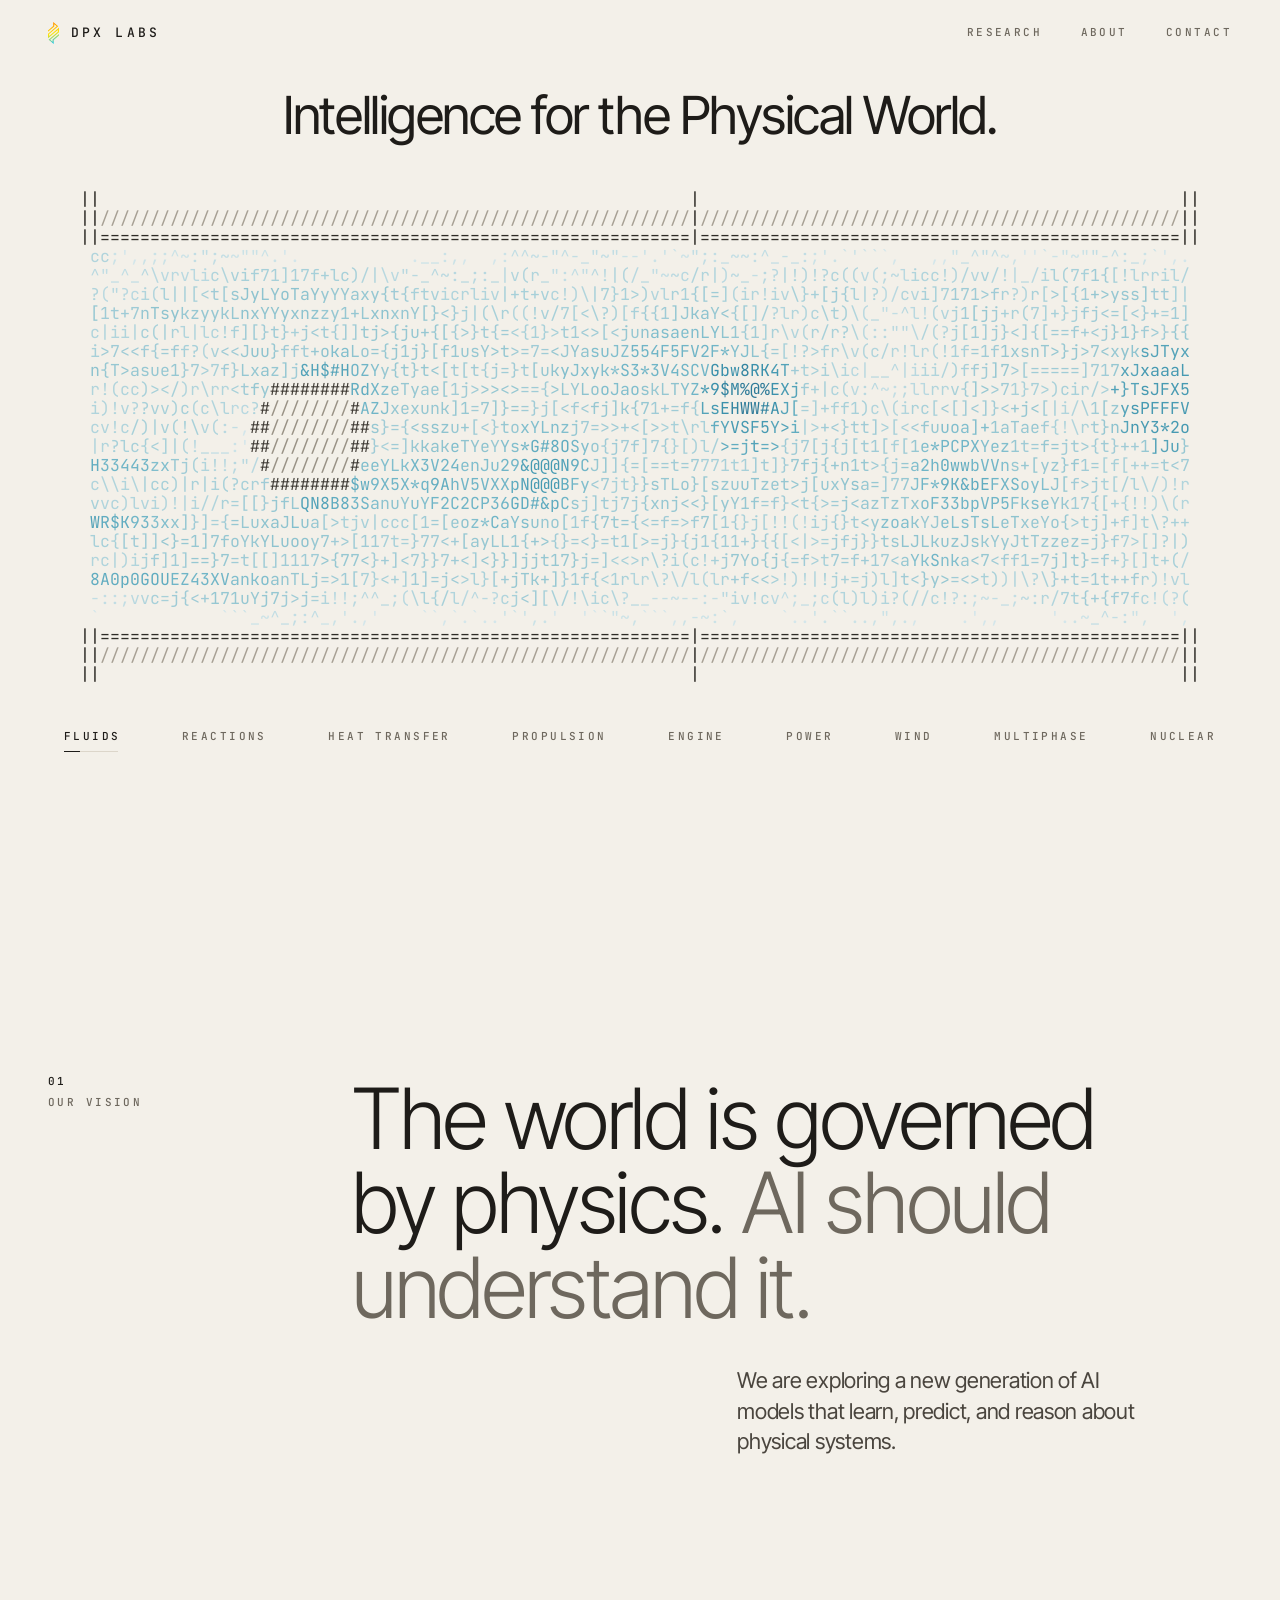
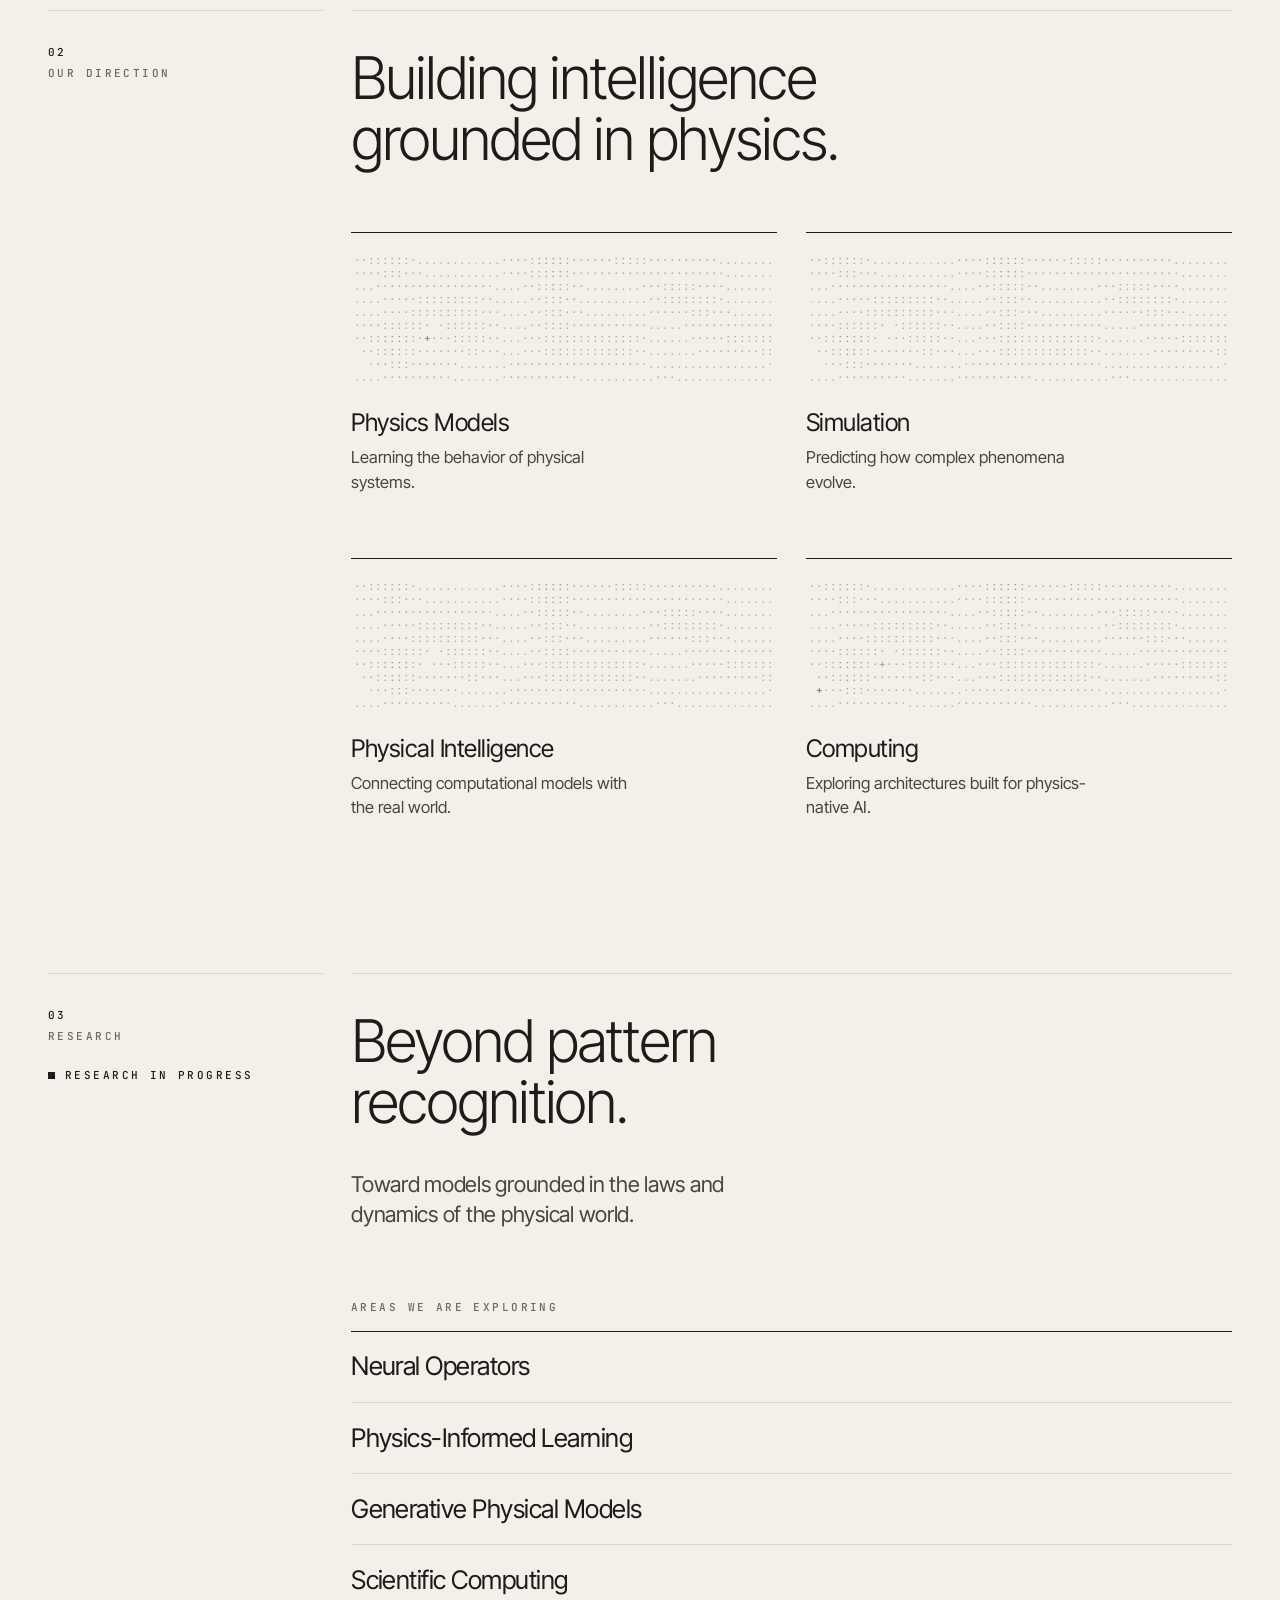
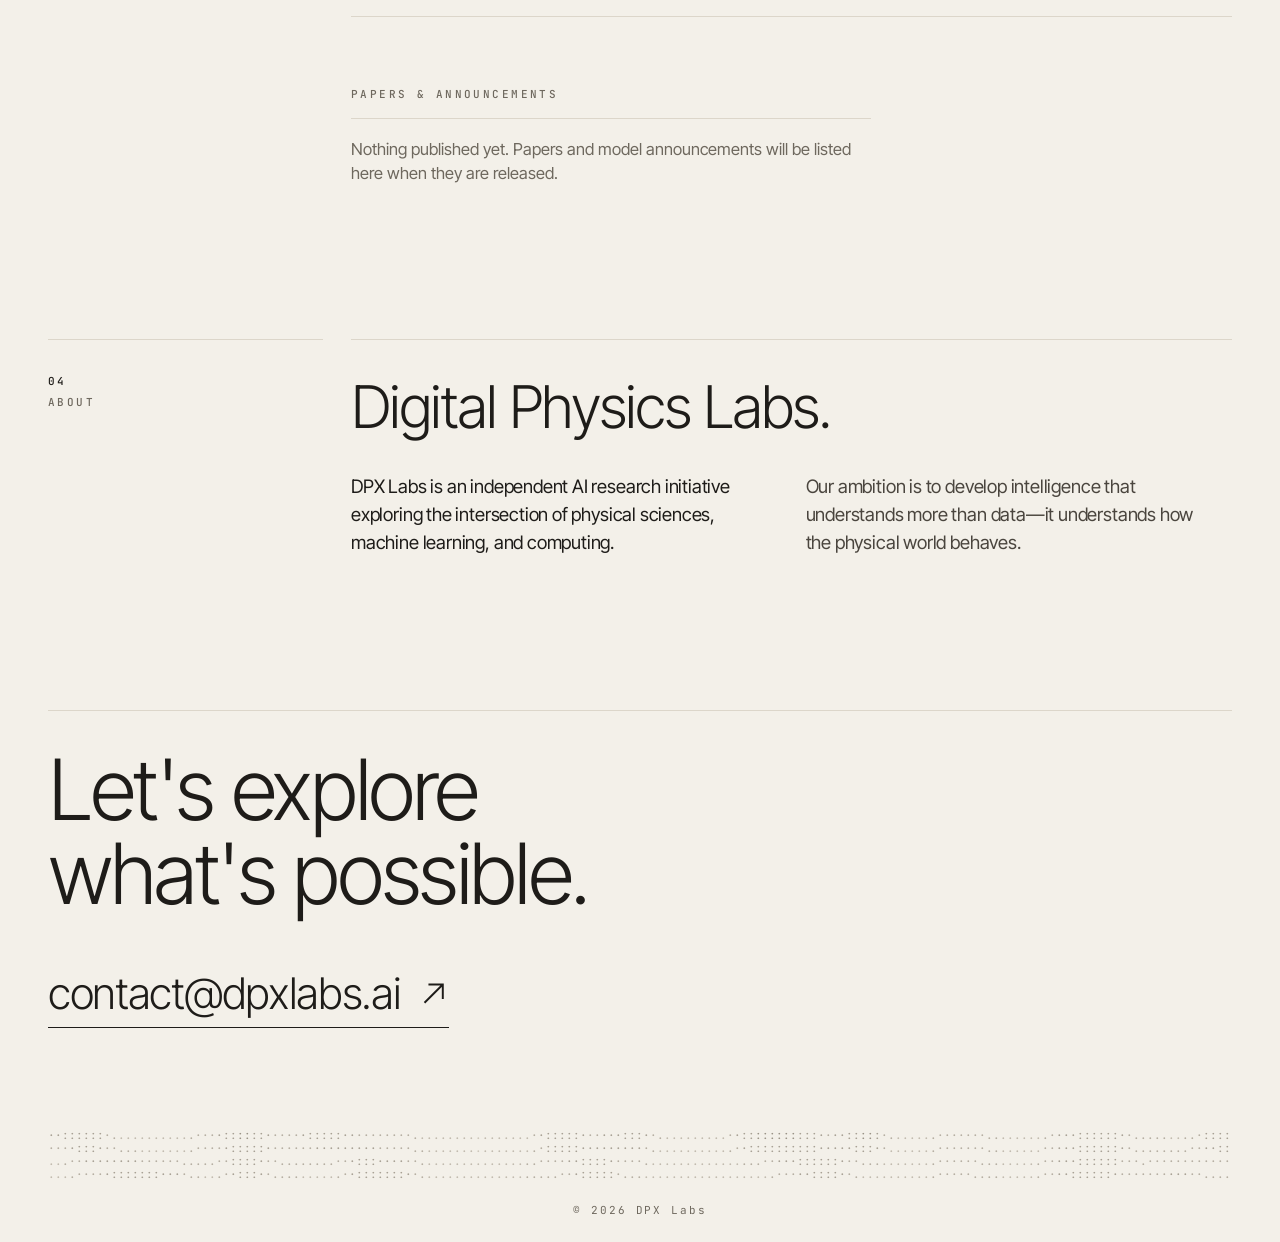
==== index.html @ 9fb50628 "Initial commit: DPX Labs landing page Co-Authored-By: Claude Opus 5.5 <noreply@anthropic.com>" ====
<!doctype html>
<html lang="en">
<head>
  <meta charset="utf-8">
  <meta name="viewport" content="width=device-width, initial-scale=1">
  <title>DPX Labs — Intelligence for the Physical World</title>
  <meta name="description" content="DPX Labs is an independent AI research initiative exploring the intersection of physical sciences, machine learning and computing.">
  <meta name="theme-color" content="#F3F0E9">
  <link rel="icon" href="assets/diphyx-mark.svg" type="image/svg+xml">
  <link rel="preconnect" href="https://fonts.googleapis.com">
  <link rel="preconnect" href="https://fonts.gstatic.com" crossorigin>
  <link href="https://fonts.googleapis.com/css2?family=Inter+Tight:wght@300;400;500&family=JetBrains+Mono:wght@400;500&display=swap" rel="stylesheet">
  <link rel="stylesheet" href="styles.css">
</head>
<body>
  <a class="skip" href="#vision">Skip to content</a>

  <header class="site-header">
    <a class="brand" href="#top" aria-label="DPX Labs, back to top">
      <img src="assets/diphyx-mark.svg" alt="" width="11" height="22">
      <span>DPX LABS</span>
    </a>
    <nav class="site-nav" aria-label="Primary">
      <a href="#research">RESEARCH</a>
      <a href="#about">ABOUT</a>
      <a href="#contact">CONTACT</a>
    </nav>
  </header>

  <main>
    <section class="hero" id="top" aria-label="Introduction">
      <div class="intro">
        <h1>Intelligence for the Physical World.</h1>
      </div>

      <div class="matrix" id="physics-hero">
        <canvas role="img" aria-label="ASCII physics simulation"></canvas>
      </div>

      <nav class="scene-nav" aria-label="Simulations">
        <button type="button" data-scene="flow" aria-pressed="true">FLUIDS<span class="bar"><i></i></span></button>
        <button type="button" data-scene="combustion" aria-pressed="false">REACTIONS<span class="bar"><i></i></span></button>
        <button type="button" data-scene="thermal" aria-pressed="false">HEAT TRANSFER<span class="bar"><i></i></span></button>
        <button type="button" data-scene="propulsion" aria-pressed="false">PROPULSION<span class="bar"><i></i></span></button>
        <button type="button" data-scene="engine" aria-pressed="false">ENGINE<span class="bar"><i></i></span></button>
        <button type="button" data-scene="power" aria-pressed="false">POWER<span class="bar"><i></i></span></button>
        <button type="button" data-scene="wind" aria-pressed="false">WIND<span class="bar"><i></i></span></button>
        <button type="button" data-scene="pump" aria-pressed="false">MULTIPHASE<span class="bar"><i></i></span></button>
        <button type="button" data-scene="nuclear" aria-pressed="false">NUCLEAR<span class="bar"><i></i></span></button>
      </nav>
    </section>

    <section class="spread spread--vision" id="vision" aria-labelledby="vision-h">
      <p class="rail"><span class="idx">01</span><span class="label">Our vision</span></p>
      <div class="col">
        <h2 id="vision-h" class="display">The world is governed by physics. <span class="turn">AI should understand it.</span></h2>
        <p class="lede">We are exploring a new generation of AI models that learn, predict, and reason about physical systems.</p>
      </div>
    </section>

    <section class="spread" id="direction" aria-labelledby="direction-h">
      <p class="rail"><span class="idx">02</span><span class="label">Our direction</span></p>
      <div class="col">
        <h2 id="direction-h" class="title">Building intelligence grounded in physics.</h2>
        <ol class="directions">
          <li>
            <canvas class="micro" data-field="wave" aria-hidden="true"></canvas>
            <h3>Physics Models</h3>
            <p>Learning the behavior of physical systems.</p>
          </li>
          <li>
            <canvas class="micro" data-field="flow" aria-hidden="true"></canvas>
            <h3>Simulation</h3>
            <p>Predicting how complex phenomena evolve.</p>
          </li>
          <li>
            <canvas class="micro" data-field="sense" aria-hidden="true"></canvas>
            <h3>Physical Intelligence</h3>
            <p>Connecting computational models with the real world.</p>
          </li>
          <li>
            <canvas class="micro" data-field="lattice" aria-hidden="true"></canvas>
            <h3>Computing</h3>
            <p>Exploring architectures built for physics-native AI.</p>
          </li>
        </ol>
      </div>
    </section>

    <section class="spread" id="research" aria-labelledby="research-h">
      <div class="rail"><span class="idx">03</span><span class="label">Research</span><p class="status"><i aria-hidden="true"></i>Research in progress</p></div>
      <div class="col">
        <h2 id="research-h" class="title">Beyond pattern recognition.</h2>
        <p class="lede">Toward models grounded in the laws and dynamics of the physical world.</p>

        <h3 class="minor">Areas we are exploring</h3>
        <ul class="topics">
          <li>Neural Operators</li>
          <li>Physics-Informed Learning</li>
          <li>Generative Physical Models</li>
          <li>Scientific Computing</li>
        </ul>

        <div class="pubs" aria-labelledby="pubs-h">
          <h3 class="minor" id="pubs-h">Papers &amp; announcements</h3>
          <p class="empty">Nothing published yet. Papers and model announcements will be listed here when they are released.</p>
          <!-- When the first paper is out, remove .empty above and add entries:
          <ol class="pub-list">
            <li>
              <time datetime="YYYY-MM">Mon YYYY</time>
              <a href="URL">Paper title</a>
              <span class="pub-kind">Paper</span>
            </li>
          </ol>
          -->
        </div>
      </div>
    </section>

    <section class="spread" id="about" aria-labelledby="about-h">
      <p class="rail"><span class="idx">04</span><span class="label">About</span></p>
      <div class="col">
        <h2 id="about-h" class="title">Digital Physics Labs.</h2>
        <div class="prose">
          <p>DPX Labs is an independent AI research initiative exploring the intersection of physical sciences, machine learning, and computing.</p>
          <p>Our ambition is to develop intelligence that understands more than data—it understands how the physical world behaves.</p>
        </div>
      </div>
    </section>

    <section class="spread spread--contact" id="contact" aria-labelledby="contact-h">
      <div class="col">
        <h2 id="contact-h" class="display">Let's explore what's possible.</h2>
        <!-- Contact address: change both the href and the text below. -->
        <a class="mail" href="mailto:contact@dpxlabs.ai">
          <span>contact@dpxlabs.ai</span>
          <svg viewBox="0 0 24 24" width="24" height="24" aria-hidden="true"><path d="M5 19 19 5M8 5h11v11" fill="none" stroke="currentColor" stroke-width="1.5"/></svg>
        </a>
      </div>
    </section>

    <canvas class="band" data-field="calm" data-font="11" aria-hidden="true"></canvas>
  </main>

  <footer class="site-footer">© 2026 DPX Labs</footer>

  <script src="js/core.js"></script>
  <script src="js/ascii-renderer.js"></script>
  <script src="js/physics-scene.js"></script>
  <script src="js/scenes/pipe-flow-scene.js"></script>
  <script src="js/scenes/flame-scene.js"></script>
  <script src="js/scenes/heat-exchanger-scene.js"></script>
  <script src="js/scenes/rocket-engine-scene.js"></script>
  <script src="js/scenes/car-engine-scene.js"></script>
  <script src="js/scenes/gas-turbine-scene.js"></script>
  <script src="js/scenes/wind-turbine-scene.js"></script>
  <script src="js/scenes/pump-cavitation-scene.js"></script>
  <script src="js/scenes/nuclear-loop-scene.js"></script>
  <script src="js/scene-transition.js"></script>
  <script src="js/physics-hero.js"></script>
  <script src="js/micro-field.js"></script>
  <script src="js/site.js"></script>
  <script>
    (function () {
      var family = '"JetBrains Mono", ui-monospace, "SF Mono", Menlo, monospace';
      var boot = function () {
        new DPX.PhysicsHero(document.getElementById('physics-hero'), { fontFamily: family });
        DPX.initMicroFields({ fontFamily: family });
      };
      var fontReady = document.fonts && document.fonts.load ? document.fonts.load('12px "JetBrains Mono"') : Promise.resolve();
      Promise.race([fontReady, new Promise(function (r) { setTimeout(r, 1200); })]).then(boot, boot);
    })();
  </script>
</body>
</html>
---- styles.css ----
:root {
  --bg: #F3F0E9;
  --ink: #1E1C19;
  --ink-2: #4A453E;
  --muted: #6E685E;
  --rule: #DCD6CA;
  --mono: "JetBrains Mono", ui-monospace, "SF Mono", Menlo, monospace;
  --sans: "Inter Tight", ui-sans-serif, system-ui, -apple-system, "Helvetica Neue", sans-serif;
  --gutter: clamp(16px, 4vw, 48px);
  --page: 1360px;
  --gap: clamp(16px, 2.2vw, 32px);
  --section: clamp(112px, 17vh, 208px);
  --header-h: 66px;
  --ease: cubic-bezier(0.16, 1, 0.3, 1);
}

* { box-sizing: border-box; }

html, body { margin: 0; background: var(--bg); color: var(--ink); }
html { scrollbar-color: var(--rule) var(--bg); scroll-padding-top: var(--header-h); }
@media (prefers-reduced-motion: no-preference) {
  html { scroll-behavior: smooth; }
}

body {
  font-family: var(--sans);
  min-height: 100vh;
  min-height: 100svh;
  display: flex;
  flex-direction: column;
  -webkit-font-smoothing: antialiased;
  text-rendering: optimizeLegibility;
}

::selection { background: var(--ink); color: var(--bg); }

a { color: inherit; text-underline-offset: 0.22em; text-decoration-thickness: 1px; }
:focus-visible { outline: 1px solid var(--ink); outline-offset: 4px; }

.skip {
  position: absolute;
  left: var(--gutter);
  top: -100px;
  z-index: 20;
  padding: 10px 14px;
  background: var(--ink);
  color: var(--bg);
  font: 500 11px/1 var(--mono);
  letter-spacing: 0.18em;
  text-transform: uppercase;
  text-decoration: none;
}
.skip:focus { top: 12px; }

/* ---------------------------------------------------------------- header */

.site-header {
  position: sticky;
  top: 0;
  z-index: 10;
  display: flex;
  align-items: center;
  justify-content: space-between;
  gap: 24px;
  height: var(--header-h);
  padding: 0 var(--gutter);
  background: var(--bg);
  border-bottom: 1px solid transparent;
  transition: border-color 0.4s ease;
}
.site-header.is-scrolled { border-bottom-color: var(--rule); }

.brand {
  display: inline-flex;
  align-items: center;
  gap: 12px;
  color: var(--ink);
  text-decoration: none;
  font: 500 13px/1 var(--mono);
  letter-spacing: 0.24em;
}
.brand img { height: 22px; width: auto; display: block; }

.site-nav { display: flex; gap: clamp(18px, 3vw, 40px); }
.site-nav a {
  position: relative;
  padding: 10px 0;
  font: 500 11px/1 var(--mono);
  letter-spacing: 0.22em;
  color: var(--muted);
  text-decoration: none;
  transition: color 0.3s ease;
}
.site-nav a::after {
  content: "";
  position: absolute;
  left: 0;
  right: 0.22em;
  bottom: 2px;
  height: 1px;
  background: var(--ink);
  transform: scaleX(0);
  transform-origin: left;
  transition: transform 0.5s var(--ease);
}
.site-nav a:hover,
.site-nav a[aria-current] { color: var(--ink); }
.site-nav a[aria-current]::after { transform: scaleX(1); }

/* ------------------------------------------------------------------ hero */

main { flex: 1; display: block; }

.hero {
  width: 100%;
  max-width: var(--page);
  min-height: calc(100svh - var(--header-h));
  margin: 0 auto;
  padding: 0 var(--gutter);
  display: flex;
  flex-direction: column;
}

.intro {
  text-align: center;
  padding: clamp(4px, 2.4vh, 28px) 0 clamp(10px, 2.6vh, 30px);
}

h1 {
  margin: 0;
  font-weight: 400;
  font-size: clamp(28px, 4.1vw, 56px);
  line-height: 1.06;
  letter-spacing: -0.028em;
  text-wrap: balance;
}

.matrix {
  position: relative;
  height: clamp(320px, 60vh, 780px);
  height: clamp(320px, 60svh, 780px);
}
.matrix canvas {
  display: block;
  width: 100%;
  height: 100%;
  touch-action: pan-y;
  cursor: crosshair;
}

.scene-nav {
  display: flex;
  justify-content: center;
  flex-wrap: wrap;
  gap: 6px clamp(18px, 4.5vw, 64px);
  padding: 14px 0 6px;
}
.scene-nav button {
  position: relative;
  appearance: none;
  background: none;
  border: 0;
  padding: 10px 2px 12px;
  font: 500 11px/1 var(--mono);
  letter-spacing: 0.22em;
  white-space: nowrap;
  color: var(--muted);
  cursor: pointer;
  transition: color 0.3s ease;
}
.scene-nav button:hover,
.scene-nav button[aria-pressed="true"] { color: var(--ink); }
.scene-nav button:focus-visible { outline: 1px solid var(--ink); outline-offset: 4px; }

.bar {
  position: absolute;
  left: 2px;
  right: calc(2px + 0.22em);
  bottom: 2px;
  height: 1px;
  background: transparent;
}
.bar i {
  display: block;
  height: 100%;
  background: var(--ink);
  transform: scaleX(var(--p, 0));
  transform-origin: left;
}
button[aria-pressed="true"] .bar { background: var(--rule); }

/* --------------------------------------------------------------- spreads */

.spread {
  display: grid;
  grid-template-columns: repeat(12, minmax(0, 1fr));
  column-gap: var(--gap);
  max-width: var(--page);
  margin: 0 auto;
  padding: var(--section) var(--gutter) 0;
  width: 100%;
}
.spread > .col { grid-column: 4 / -1; min-width: 0; }

.spread + .spread .rail,
.spread + .spread .col { border-top: 1px solid var(--rule); padding-top: clamp(28px, 4vh, 44px); }
.spread--vision { padding-top: calc(var(--section) * 1.15); }

.rail {
  grid-column: 1 / 4;
  margin: 0;
  display: flex;
  flex-direction: column;
  gap: 10px;
  align-self: start;
  font: 500 11px/1 var(--mono);
  letter-spacing: 0.22em;
  text-transform: uppercase;
  color: var(--muted);
}
.rail .idx { color: var(--ink); }

.display {
  margin: 0;
  font-weight: 300;
  font-size: clamp(40px, 6.6vw, 96px);
  line-height: 1.0;
  letter-spacing: -0.04em;
  text-wrap: balance;
}
.display .turn { color: var(--muted); }

.title {
  margin: 0;
  max-width: 16ch;
  font-weight: 300;
  font-size: clamp(34px, 4.6vw, 64px);
  line-height: 1.04;
  letter-spacing: -0.035em;
  text-wrap: balance;
}

.lede {
  margin: clamp(28px, 4vh, 44px) 0 0;
  max-width: 34ch;
  font-size: clamp(19px, 1.7vw, 24px);
  line-height: 1.4;
  letter-spacing: -0.012em;
  color: var(--ink-2);
  text-wrap: pretty;
}
.spread--vision .lede { margin-left: auto; margin-right: 6%; }

.minor {
  margin: 0;
  font: 500 11px/1 var(--mono);
  letter-spacing: 0.22em;
  text-transform: uppercase;
  color: var(--muted);
}

/* ------------------------------------------------------------ directions */

.directions {
  list-style: none;
  margin: clamp(48px, 7vh, 80px) 0 0;
  padding: 0;
  display: grid;
  grid-template-columns: repeat(2, minmax(0, 1fr));
  gap: clamp(48px, 7vh, 72px) var(--gap);
}
.directions li { border-top: 1px solid var(--ink); padding-top: 18px; }
.directions h3 {
  margin: 22px 0 0;
  font-weight: 400;
  font-size: clamp(22px, 1.9vw, 27px);
  line-height: 1.15;
  letter-spacing: -0.02em;
}
.directions p {
  margin: 8px 0 0;
  max-width: 30ch;
  font-size: 16.5px;
  line-height: 1.5;
  color: var(--ink-2);
}

.micro {
  display: block;
  width: 100%;
  height: clamp(104px, 11vw, 136px);
}

/* -------------------------------------------------------------- research */

.status {
  display: inline-flex;
  align-items: center;
  gap: 10px;
  margin: 18px 0 0;
  font: 500 11px/1 var(--mono);
  letter-spacing: 0.22em;
  text-transform: uppercase;
  color: var(--ink);
}
.status i {
  width: 7px;
  height: 7px;
  background: var(--ink);
}

#research .minor { margin-top: clamp(56px, 8vh, 88px); }

.topics {
  list-style: none;
  margin: 18px 0 0;
  padding: 0;
  border-top: 1px solid var(--ink);
}
.topics li {
  display: flex;
  align-items: baseline;
  justify-content: space-between;
  gap: 24px;
  padding: clamp(16px, 2.2vh, 22px) 0;
  border-bottom: 1px solid var(--rule);
  font-size: clamp(20px, 2vw, 28px);
  line-height: 1.2;
  letter-spacing: -0.02em;
}

.pubs .empty {
  margin: 18px 0 0;
  padding-top: 18px;
  border-top: 1px solid var(--rule);
  max-width: 52ch;
  font-size: 16.5px;
  line-height: 1.5;
  color: var(--muted);
}
.pub-list { list-style: none; margin: 18px 0 0; padding: 0; border-top: 1px solid var(--ink); }
.pub-list li {
  display: grid;
  grid-template-columns: 9ch 1fr auto;
  gap: 24px;
  align-items: baseline;
  padding: 18px 0;
  border-bottom: 1px solid var(--rule);
}
.pub-list time, .pub-kind { font: 400 11px/1 var(--mono); letter-spacing: 0.18em; text-transform: uppercase; color: var(--muted); }
.pub-list a { font-size: 20px; letter-spacing: -0.015em; text-decoration: none; }
.pub-list a:hover { text-decoration: underline; }

/* ----------------------------------------------------------------- about */

.prose {
  margin-top: clamp(28px, 4vh, 44px);
  display: grid;
  grid-template-columns: repeat(2, minmax(0, 1fr));
  gap: var(--gap);
}
.prose p {
  margin: 0;
  max-width: 36ch;
  font-size: clamp(18px, 1.45vw, 21px);
  line-height: 1.5;
  letter-spacing: -0.01em;
  color: var(--ink-2);
  text-wrap: pretty;
}
.prose p:first-child { color: var(--ink); }

/* --------------------------------------------------------------- contact */

.spread--contact { padding-bottom: clamp(72px, 11vh, 128px); }
.spread--contact .col { grid-column: 1 / -1; border-top: 1px solid var(--rule); }
.spread--contact .display { max-width: 13ch; }

.mail {
  display: inline-flex;
  align-items: center;
  gap: 0.4em;
  margin-top: clamp(40px, 6vh, 64px);
  padding-bottom: 10px;
  font-weight: 300;
  font-size: clamp(26px, 3.4vw, 46px);
  letter-spacing: -0.03em;
  line-height: 1.1;
  text-decoration: none;
  background: linear-gradient(var(--ink), var(--ink)) left bottom / 100% 1px no-repeat;
  transition: background-size 0.6s var(--ease);
}
.mail svg { width: 0.72em; height: 0.72em; transition: transform 0.6s var(--ease); }
.mail:hover { background-size: 0% 1px; background-position: right bottom; }
.mail:hover svg { transform: translate(0.12em, -0.12em); }

.band {
  display: block;
  width: min(calc(var(--page) - 2 * var(--gutter)), calc(100% - 2 * var(--gutter)));
  height: 56px;
  margin: 0 auto;
}

/* ---------------------------------------------------------------- footer */

.site-footer {
  text-align: center;
  padding: 22px var(--gutter) 26px;
  font: 400 11px/1 var(--mono);
  letter-spacing: 0.18em;
  color: var(--muted);
}

/* ------------------------------------------------------------ responsive */

@media (max-width: 900px) {
  .spread > .col, .rail { grid-column: 1 / -1; }
  .rail { flex-direction: row; align-items: center; justify-content: flex-end; gap: 14px; margin-bottom: 32px; }
  .rail .label { display: none; }
  .rail .status { order: -1; margin: 0 auto 0 0; }
  .spread + .spread .col { border-top: 0; padding-top: 0; }
  .spread + .spread .rail { padding-top: 22px; }
  .spread--contact .col { border-top: 1px solid var(--rule); padding-top: 28px; }
  .spread--vision .lede { margin-left: 0; }
}

@media (max-width: 640px) {
  .matrix { height: clamp(260px, 42svh, 400px); }
  .directions, .prose { grid-template-columns: 1fr; }
  .site-nav { gap: 16px; }
  .site-nav a { letter-spacing: 0.12em; }
  .brand { font-size: 12px; letter-spacing: 0.2em; gap: 10px; }
}

@media (max-width: 560px) {
  .scene-nav button { letter-spacing: 0.14em; }
}

@media (max-width: 400px) {
  .site-nav { gap: 12px; }
  .site-nav a { letter-spacing: 0.08em; }
  .brand span { letter-spacing: 0.14em; }
}
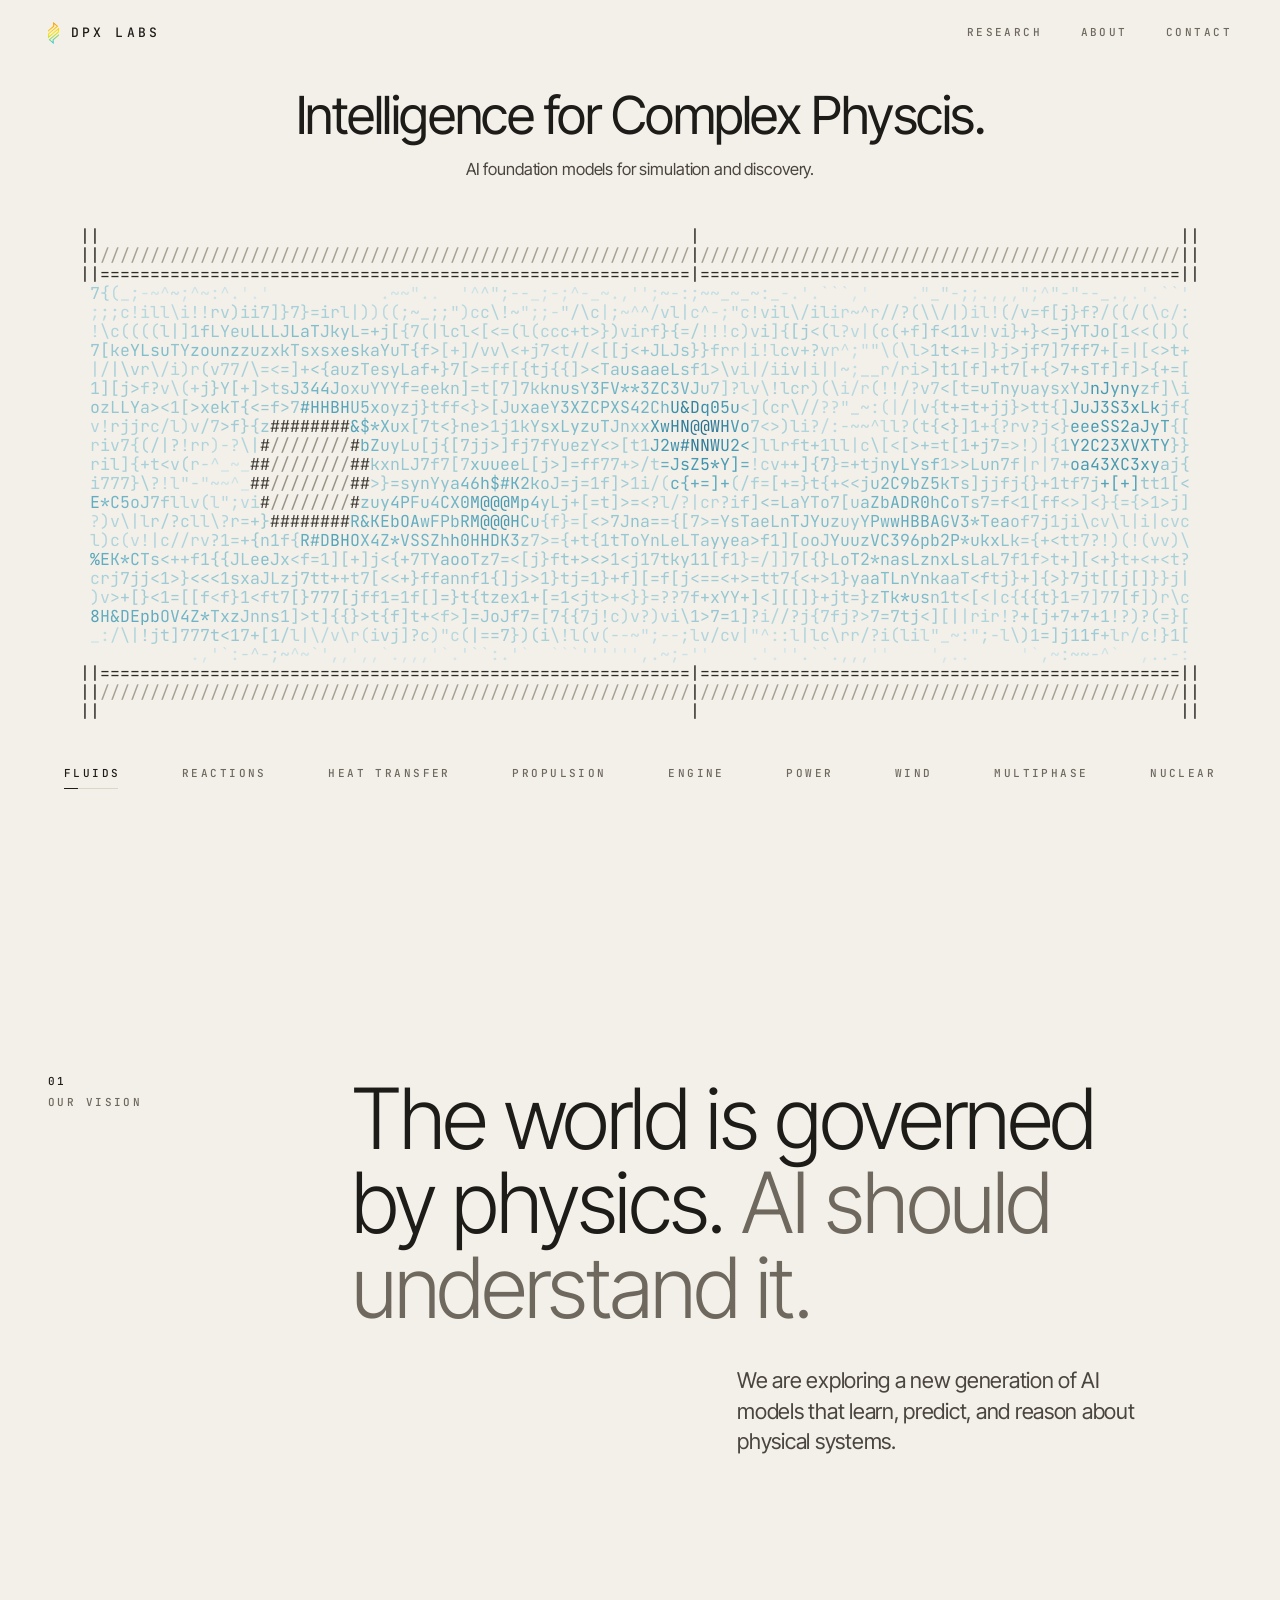
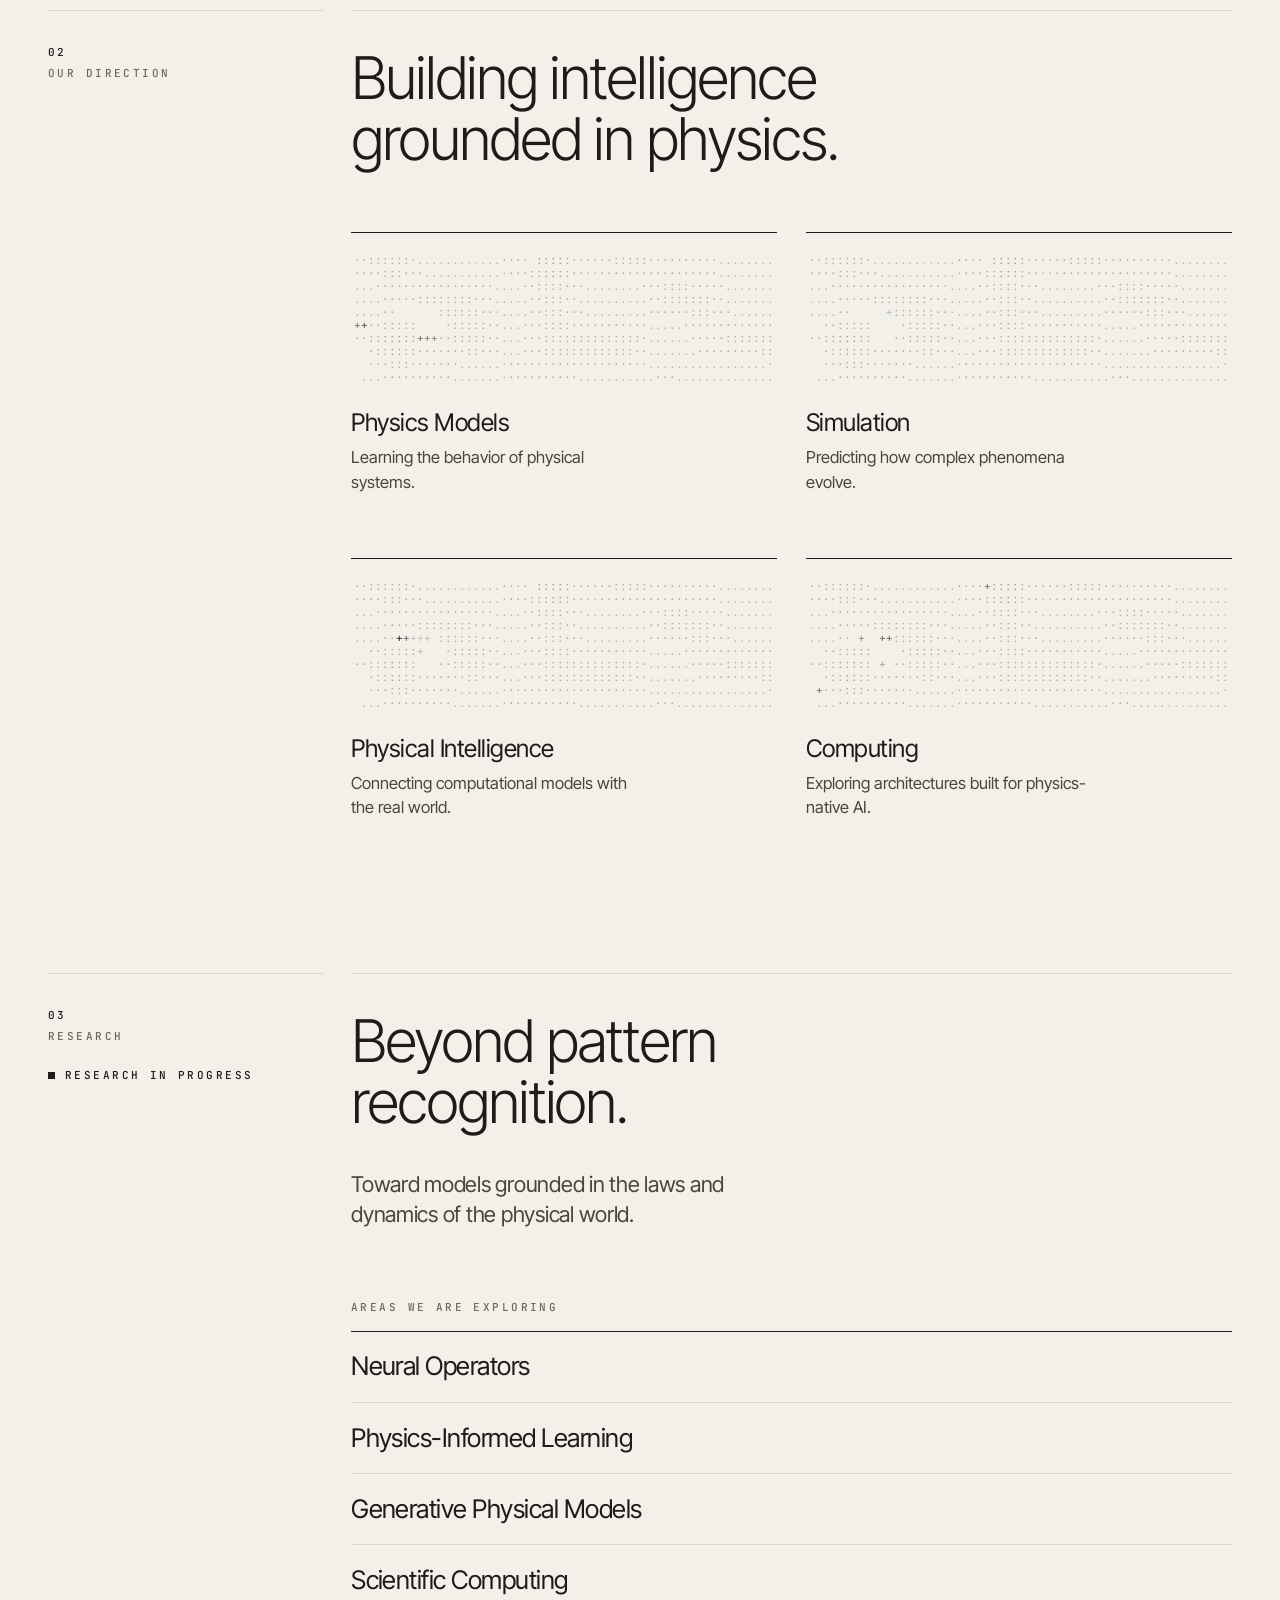
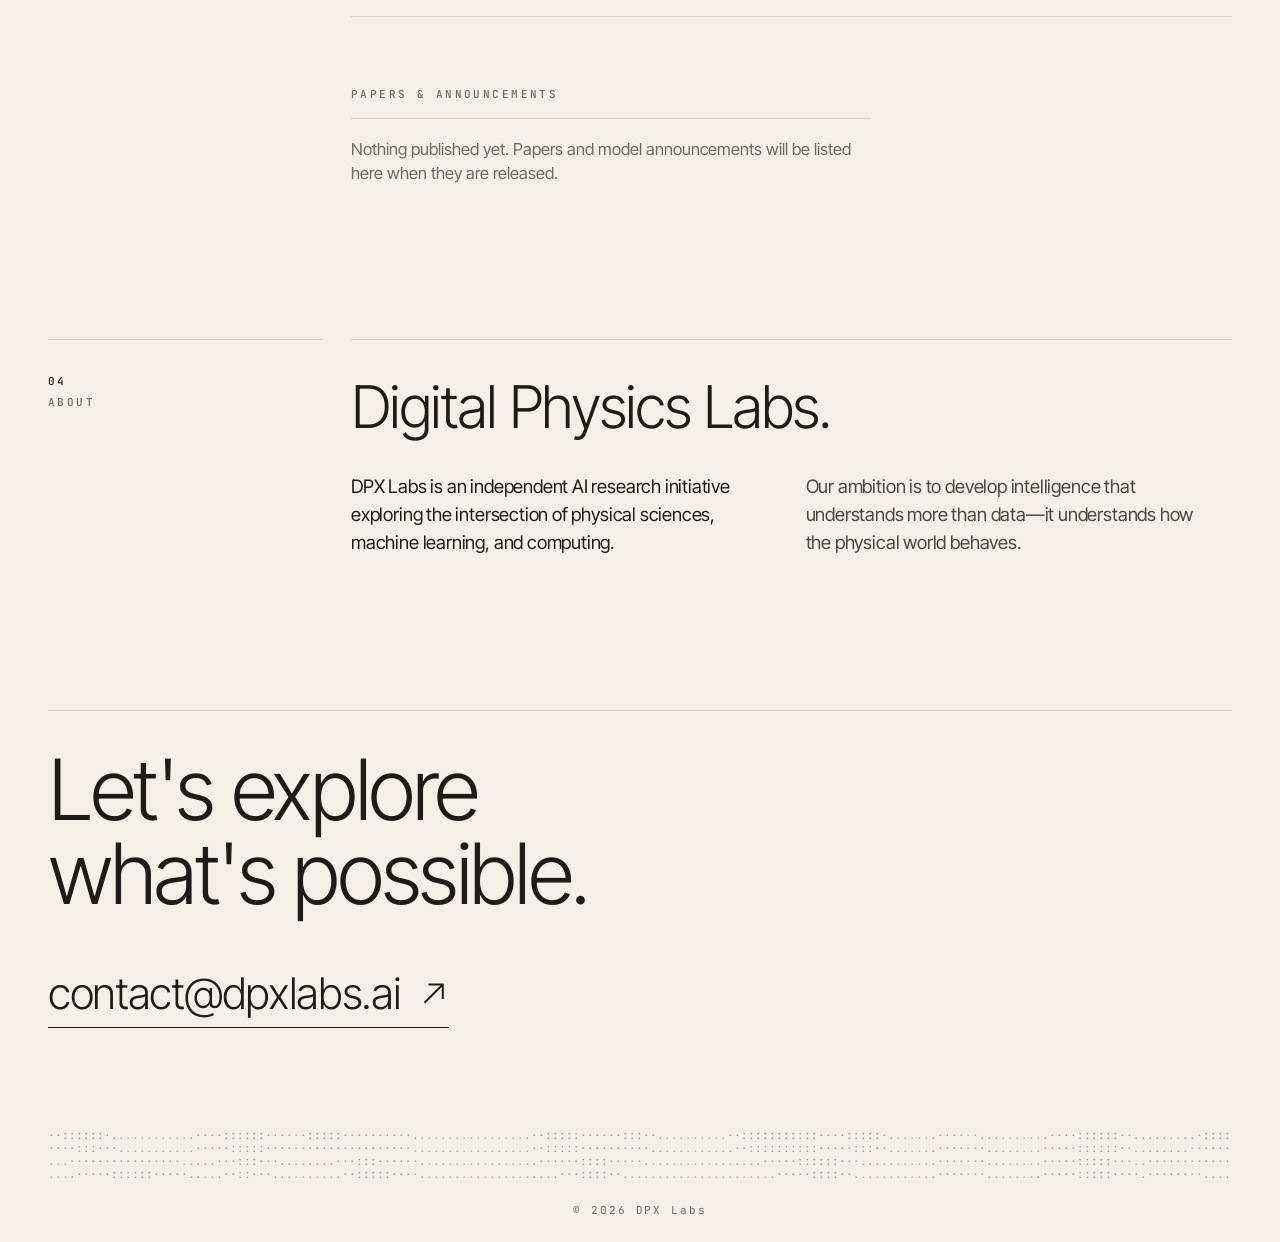
==== commit a3419b8d: "Update hero headline and add subtitle Co-Authored-By: Claude Opus 5.5 <noreply@anthropic.com>" ====
--- a/index.html
+++ b/index.html
@@ -3,7 +3,7 @@
 <head>
   <meta charset="utf-8">
   <meta name="viewport" content="width=device-width, initial-scale=1">
-  <title>DPX Labs — Intelligence for the Physical World</title>
+  <title>DPX Labs — Learning the Laws of Physics</title>
   <meta name="description" content="DPX Labs is an independent AI research initiative exploring the intersection of physical sciences, machine learning and computing.">
   <meta name="theme-color" content="#F3F0E9">
   <link rel="icon" href="assets/diphyx-mark.svg" type="image/svg+xml">
@@ -30,7 +30,8 @@
   <main>
     <section class="hero" id="top" aria-label="Introduction">
       <div class="intro">
-        <h1>Intelligence for the Physical World.</h1>
+        <h1>Intelligence for Complex Physcis.</h1>
+        <p class="subtitle">AI foundation models for simulation and discovery.</p>
       </div>
 
       <div class="matrix" id="physics-hero">
--- a/styles.css
+++ b/styles.css
@@ -135,6 +135,16 @@
   text-wrap: balance;
 }
 
+.intro .subtitle {
+  margin: clamp(10px, 1.6vh, 18px) auto 0;
+  max-width: 46ch;
+  font-size: clamp(15px, 1.3vw, 19px);
+  line-height: 1.4;
+  letter-spacing: -0.008em;
+  color: var(--ink-2);
+  text-wrap: balance;
+}
+
 .matrix {
   position: relative;
   height: clamp(320px, 60vh, 780px);
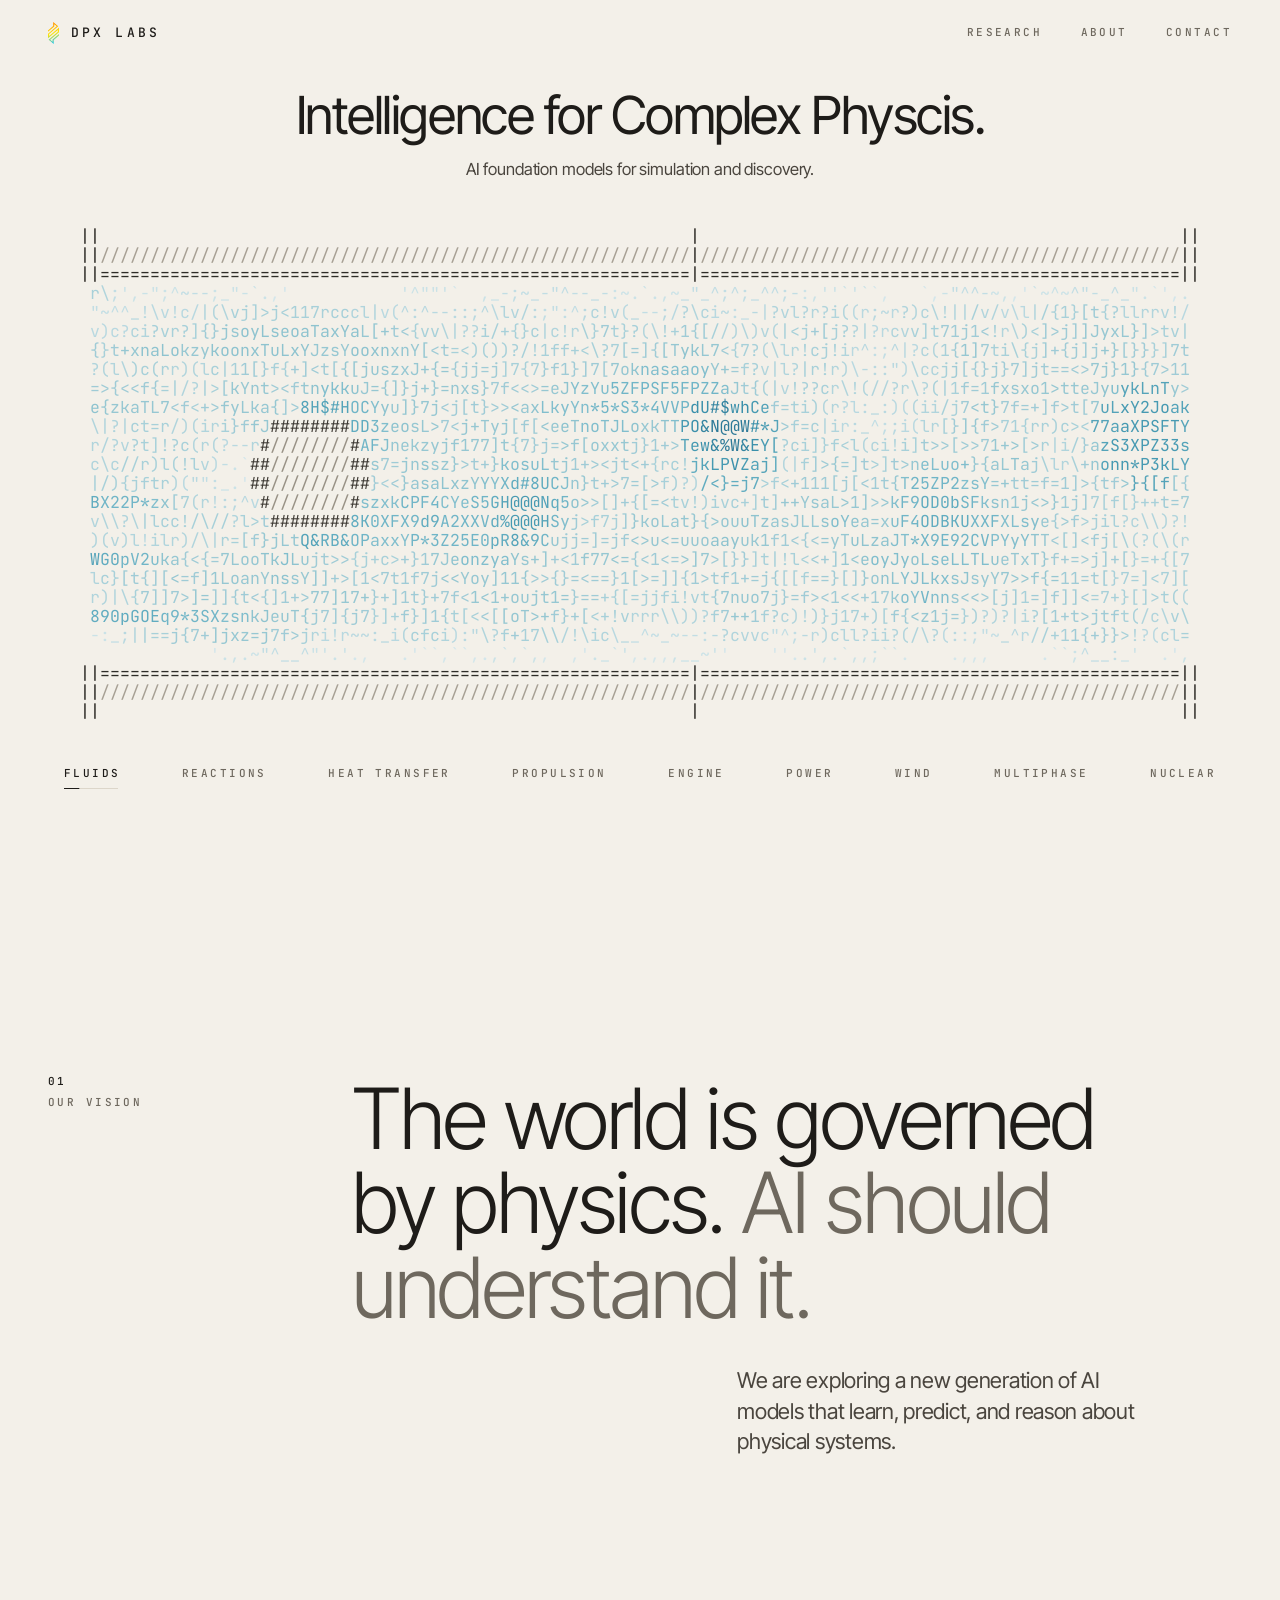
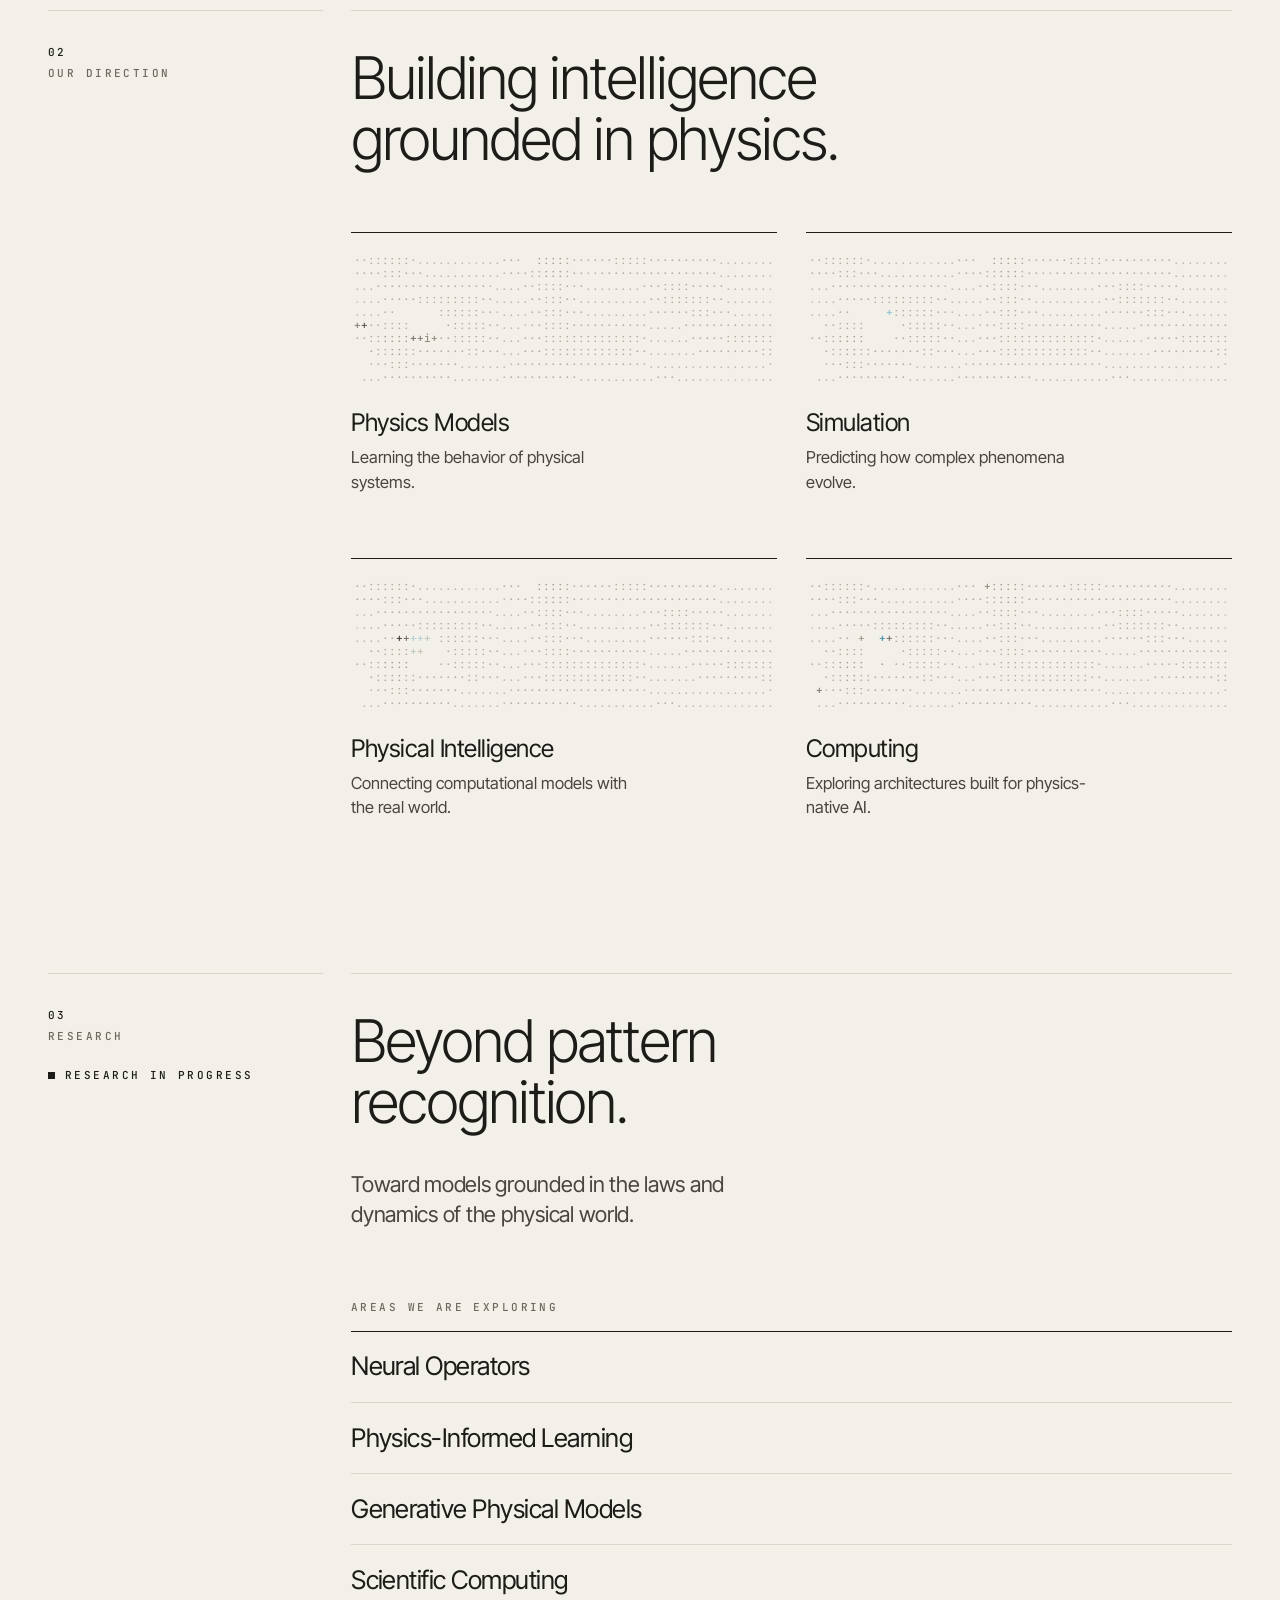
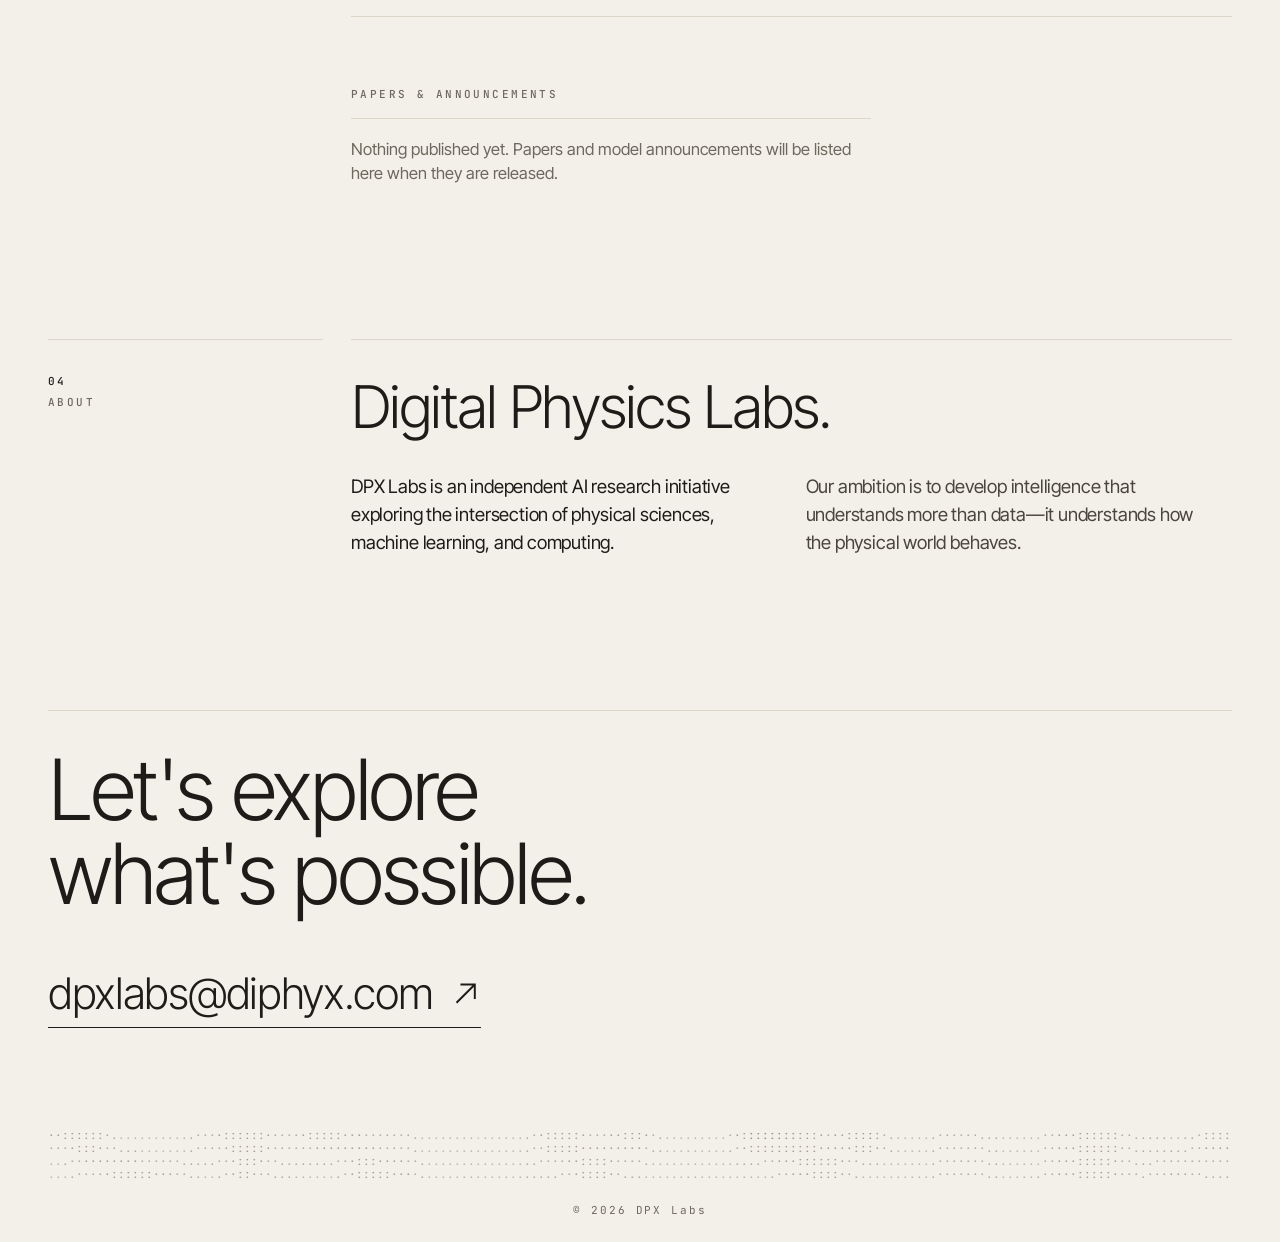
==== commit ed0653ad: "email change" ====
--- a/index.html
+++ b/index.html
@@ -134,7 +134,7 @@
         <h2 id="contact-h" class="display">Let's explore what's possible.</h2>
         <!-- Contact address: change both the href and the text below. -->
         <a class="mail" href="mailto:contact@dpxlabs.ai">
-          <span>contact@dpxlabs.ai</span>
+          <span>dpxlabs@diphyx.com</span>
           <svg viewBox="0 0 24 24" width="24" height="24" aria-hidden="true"><path d="M5 19 19 5M8 5h11v11" fill="none" stroke="currentColor" stroke-width="1.5"/></svg>
         </a>
       </div>
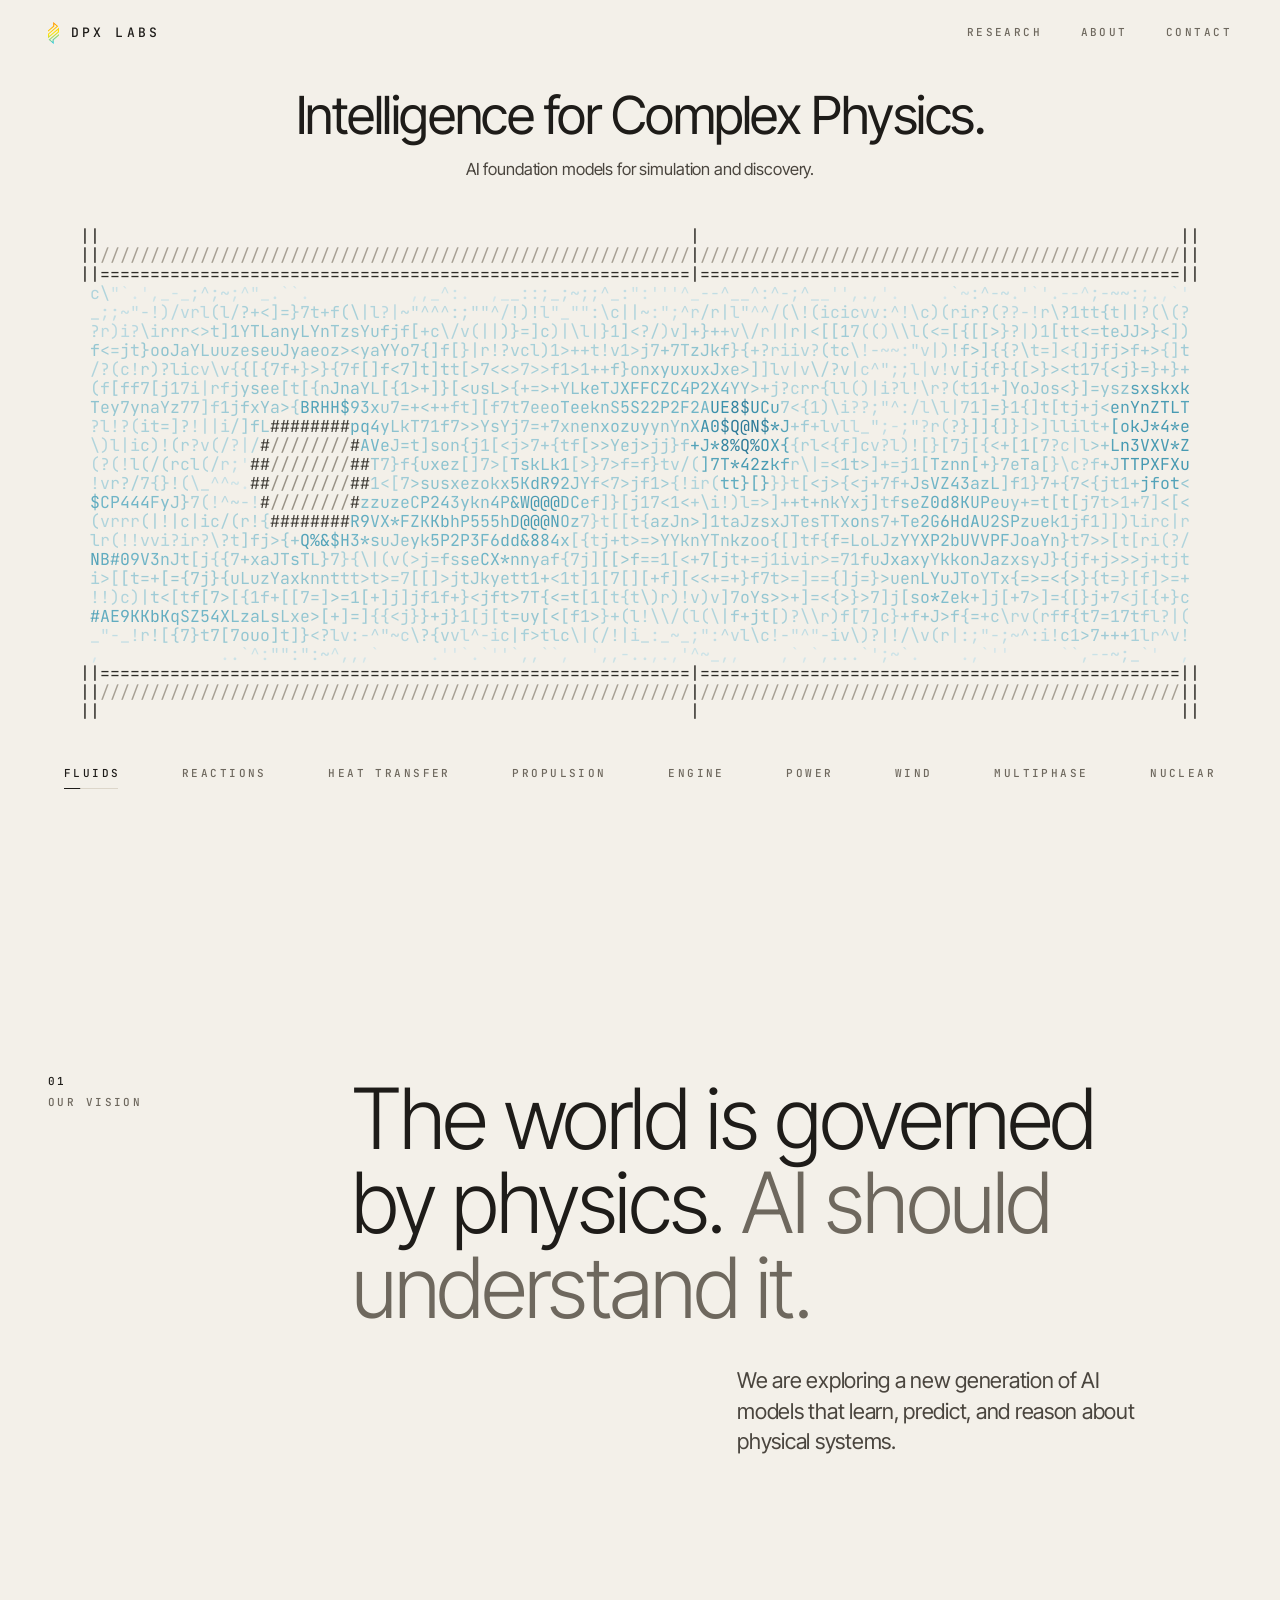
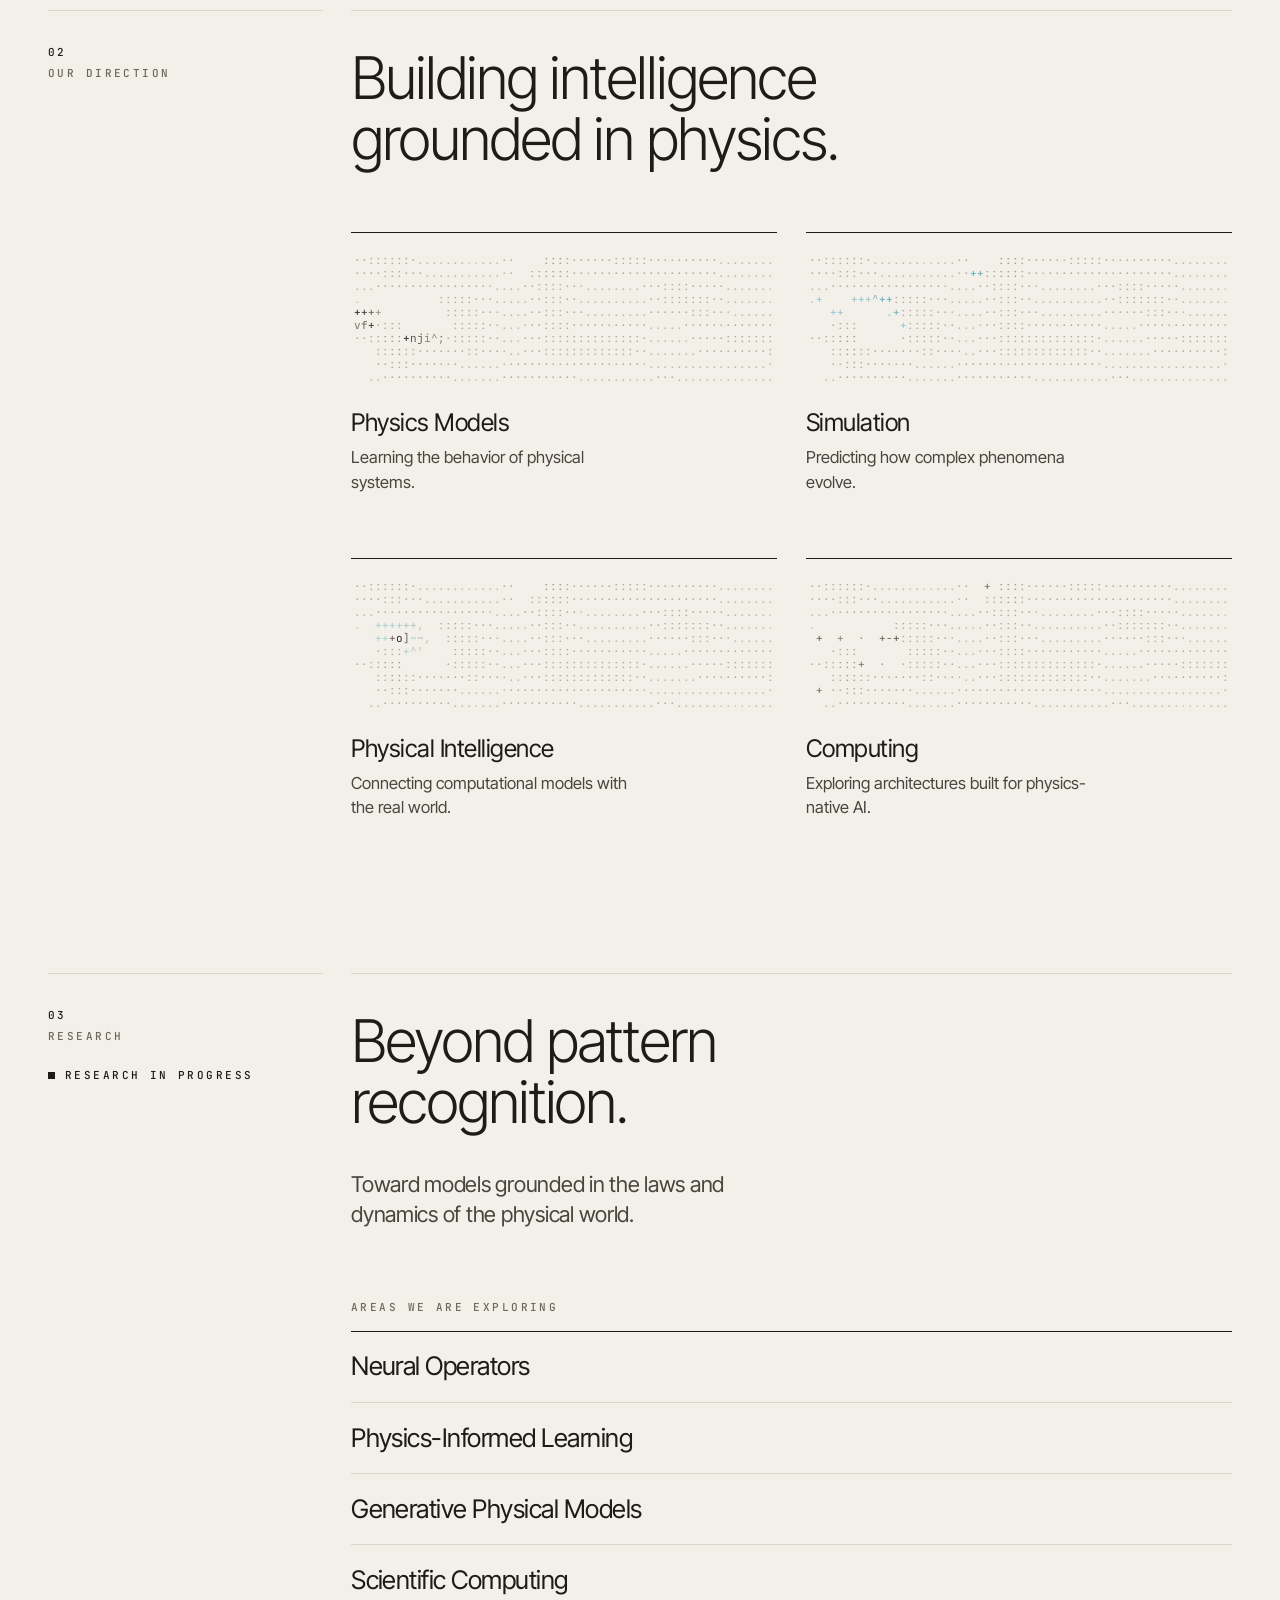
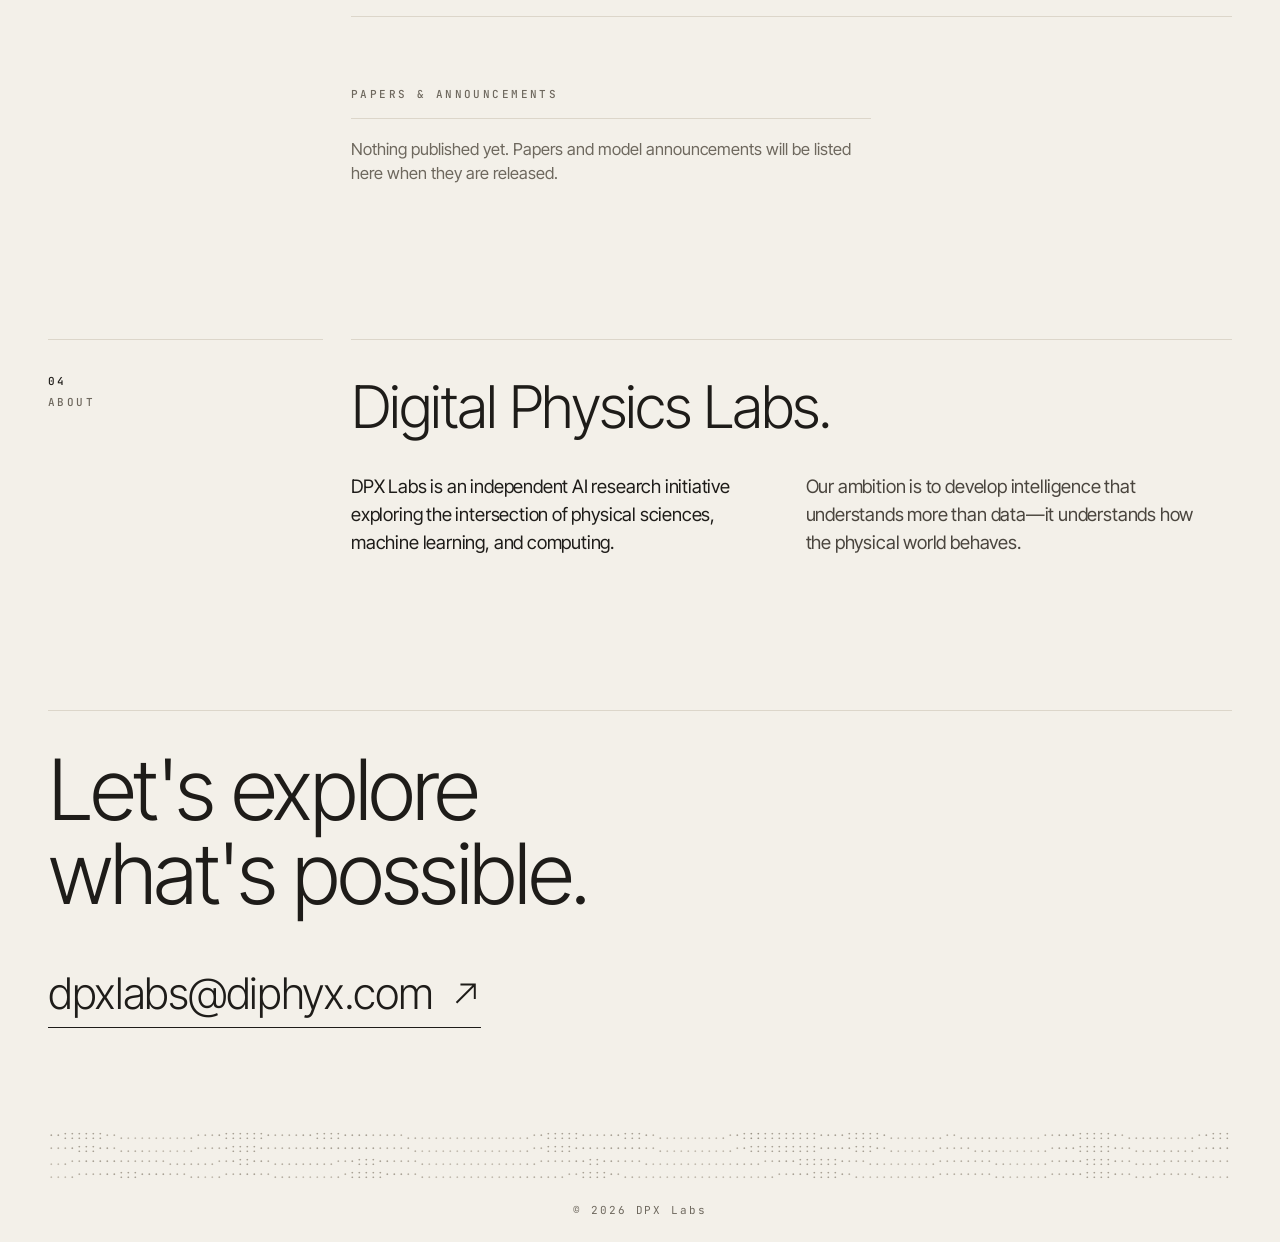
==== commit ebec5bb7: "Fix headline typo and use dpxlabs@diphyx.com as contact email - Correct "Physcis" to "Physics" in th" ====
--- a/index.html
+++ b/index.html
@@ -30,7 +30,7 @@
   <main>
     <section class="hero" id="top" aria-label="Introduction">
       <div class="intro">
-        <h1>Intelligence for Complex Physcis.</h1>
+        <h1>Intelligence for Complex Physics.</h1>
         <p class="subtitle">AI foundation models for simulation and discovery.</p>
       </div>
 
@@ -133,7 +133,7 @@
       <div class="col">
         <h2 id="contact-h" class="display">Let's explore what's possible.</h2>
         <!-- Contact address: change both the href and the text below. -->
-        <a class="mail" href="mailto:contact@dpxlabs.ai">
+        <a class="mail" href="mailto:dpxlabs@diphyx.com">
           <span>dpxlabs@diphyx.com</span>
           <svg viewBox="0 0 24 24" width="24" height="24" aria-hidden="true"><path d="M5 19 19 5M8 5h11v11" fill="none" stroke="currentColor" stroke-width="1.5"/></svg>
         </a>
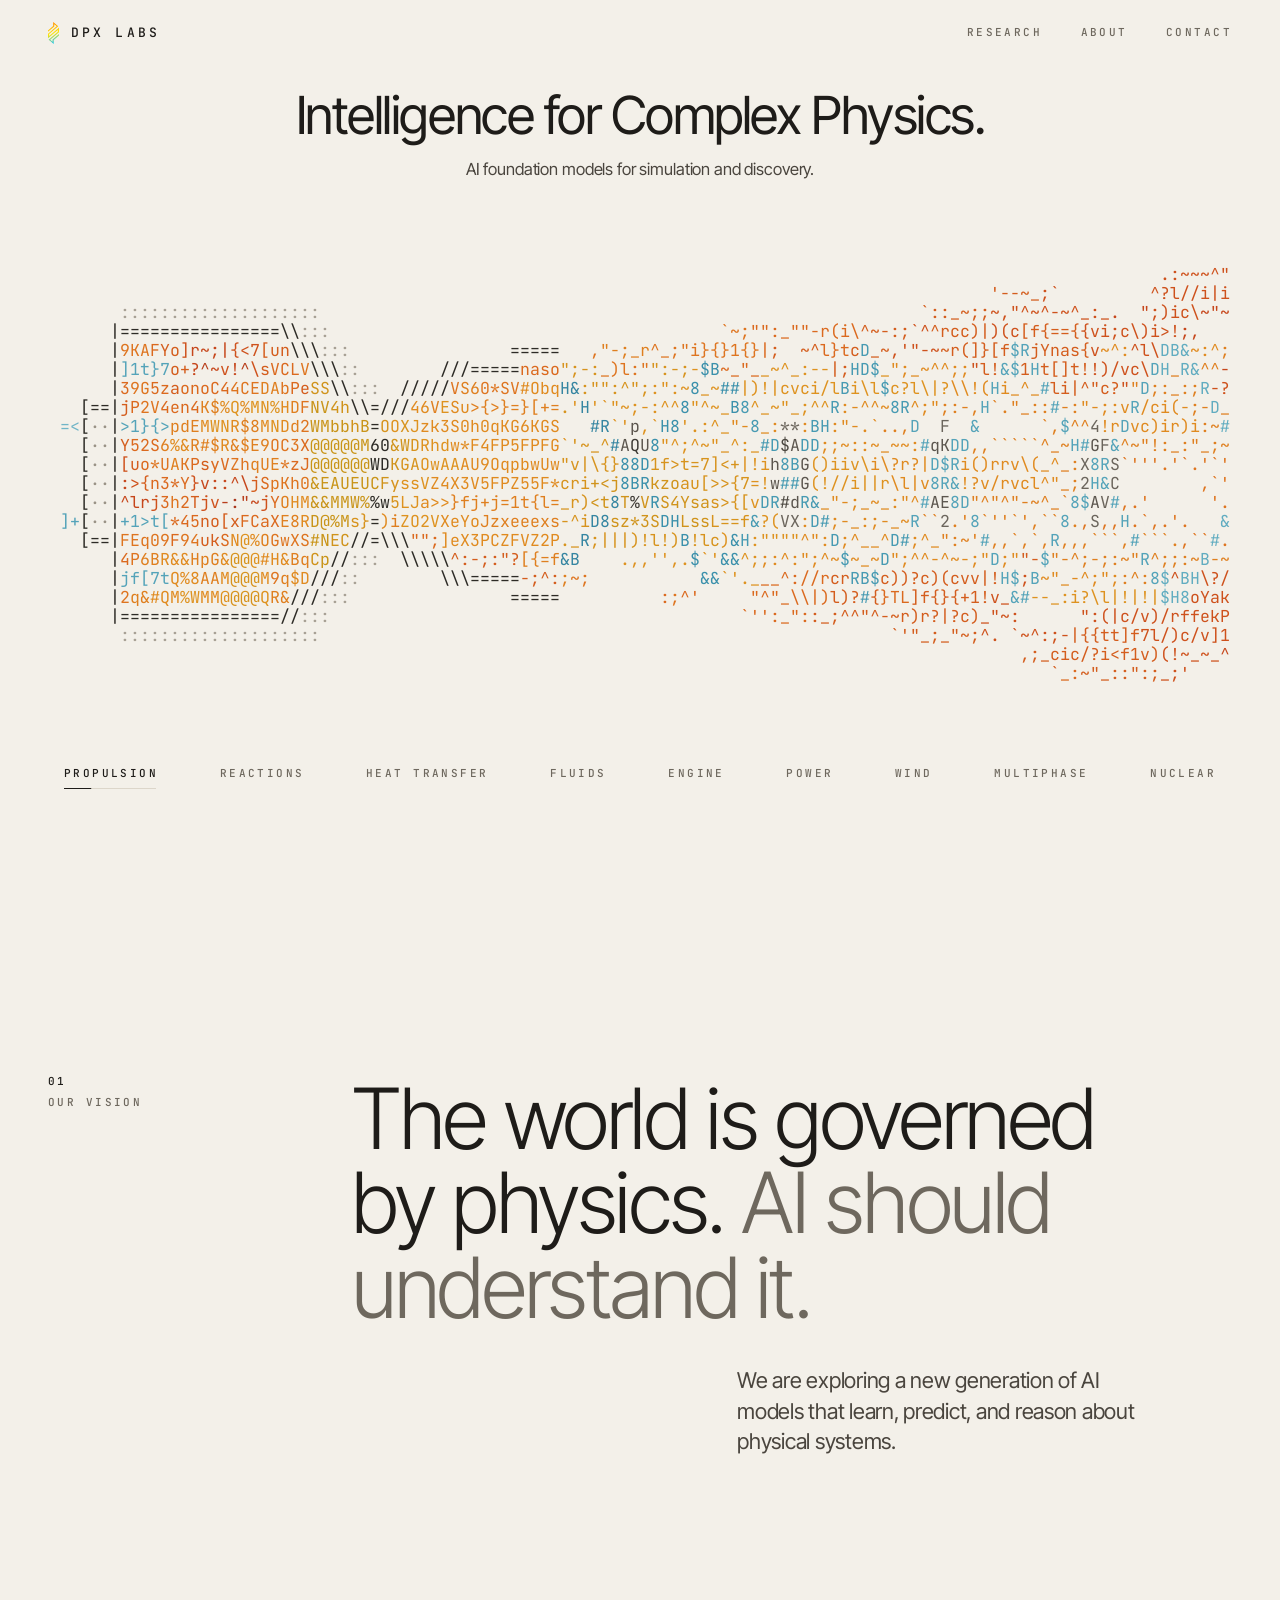
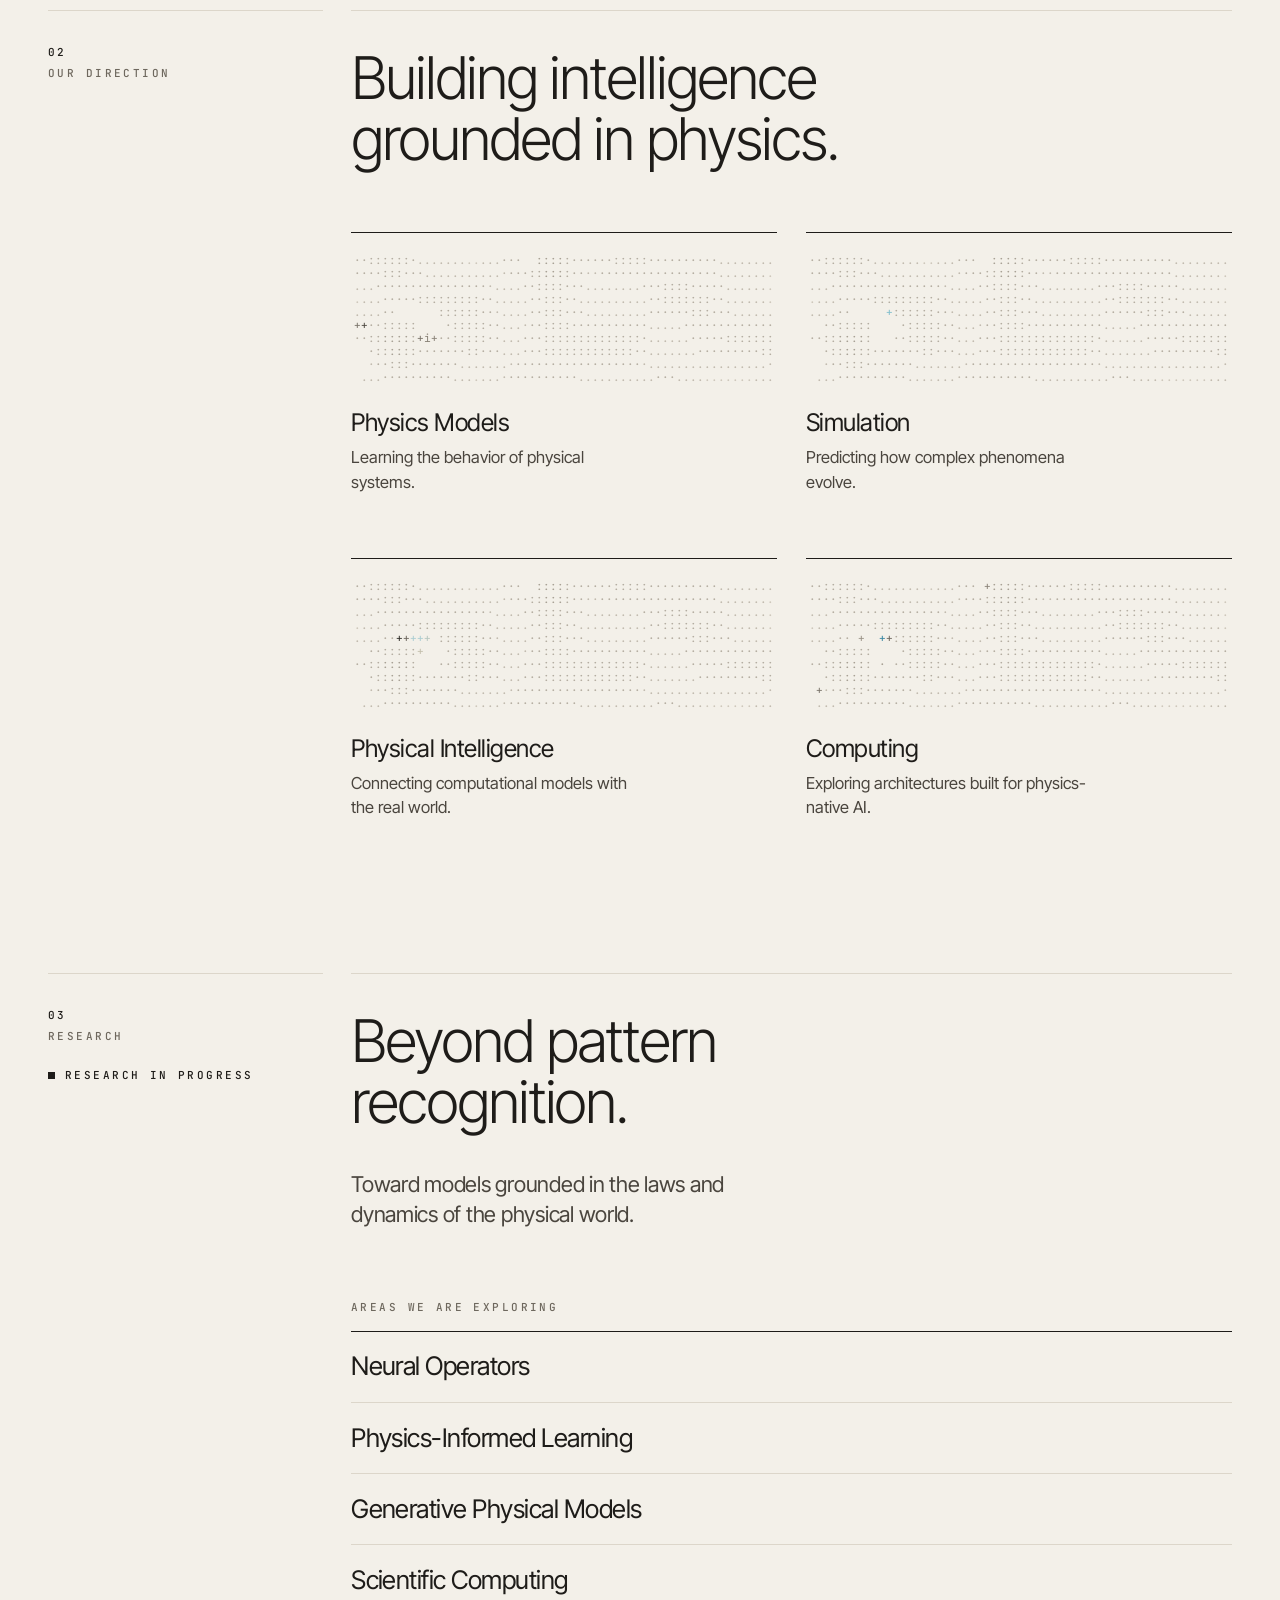
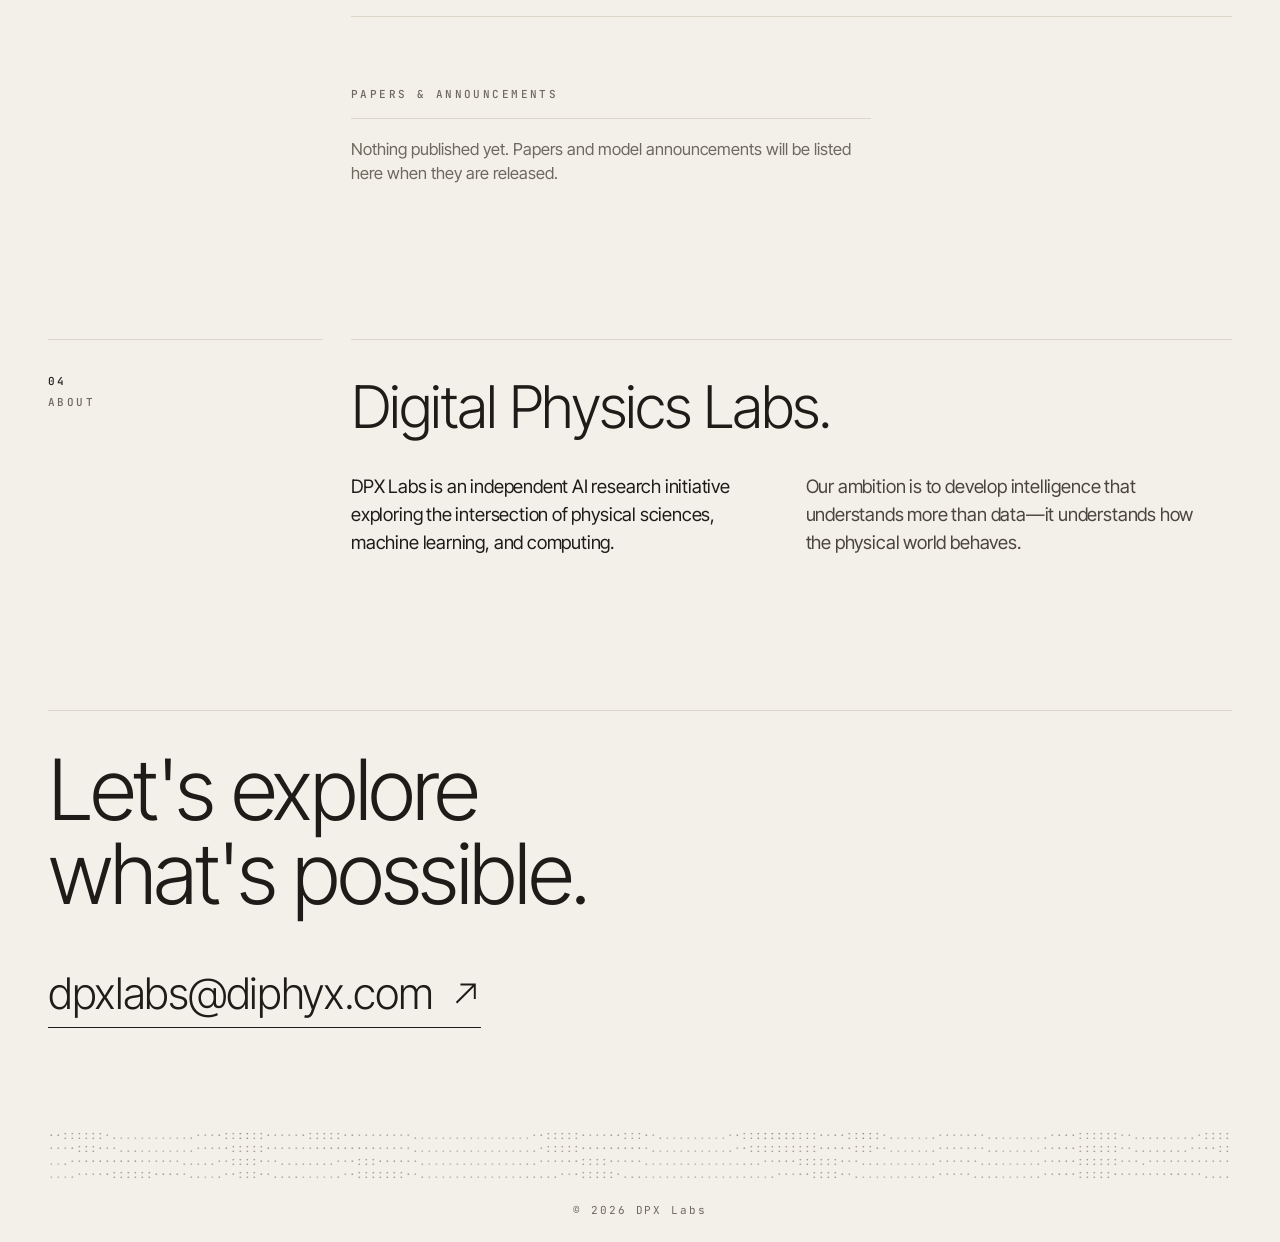
==== commit 43ca9a3b: "Swap PROPULSION and FLUIDS positions in hero scene order Co-Authored-By: Claude Opus 5.5 <noreply@an" ====
--- a/index.html
+++ b/index.html
@@ -39,10 +39,10 @@
       </div>
 
       <nav class="scene-nav" aria-label="Simulations">
-        <button type="button" data-scene="flow" aria-pressed="true">FLUIDS<span class="bar"><i></i></span></button>
+        <button type="button" data-scene="propulsion" aria-pressed="true">PROPULSION<span class="bar"><i></i></span></button>
         <button type="button" data-scene="combustion" aria-pressed="false">REACTIONS<span class="bar"><i></i></span></button>
         <button type="button" data-scene="thermal" aria-pressed="false">HEAT TRANSFER<span class="bar"><i></i></span></button>
-        <button type="button" data-scene="propulsion" aria-pressed="false">PROPULSION<span class="bar"><i></i></span></button>
+        <button type="button" data-scene="flow" aria-pressed="false">FLUIDS<span class="bar"><i></i></span></button>
         <button type="button" data-scene="engine" aria-pressed="false">ENGINE<span class="bar"><i></i></span></button>
         <button type="button" data-scene="power" aria-pressed="false">POWER<span class="bar"><i></i></span></button>
         <button type="button" data-scene="wind" aria-pressed="false">WIND<span class="bar"><i></i></span></button>
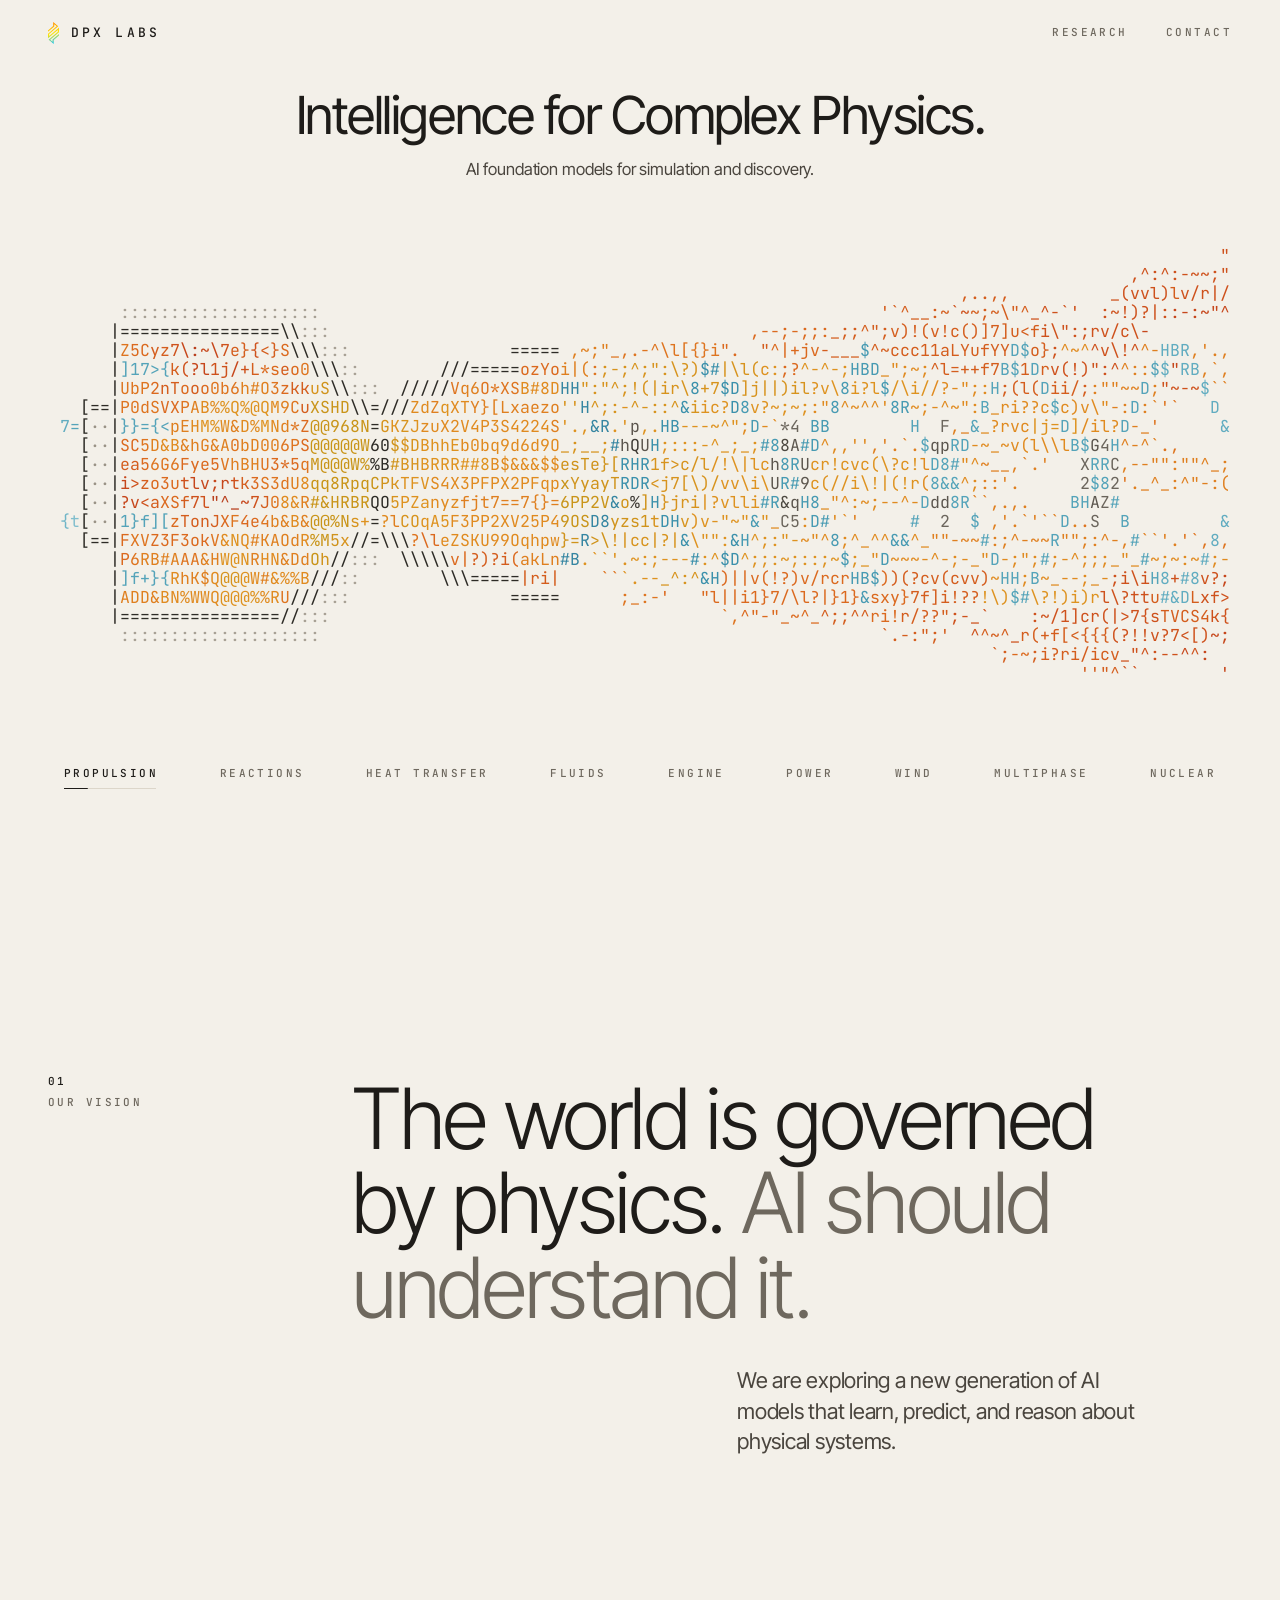
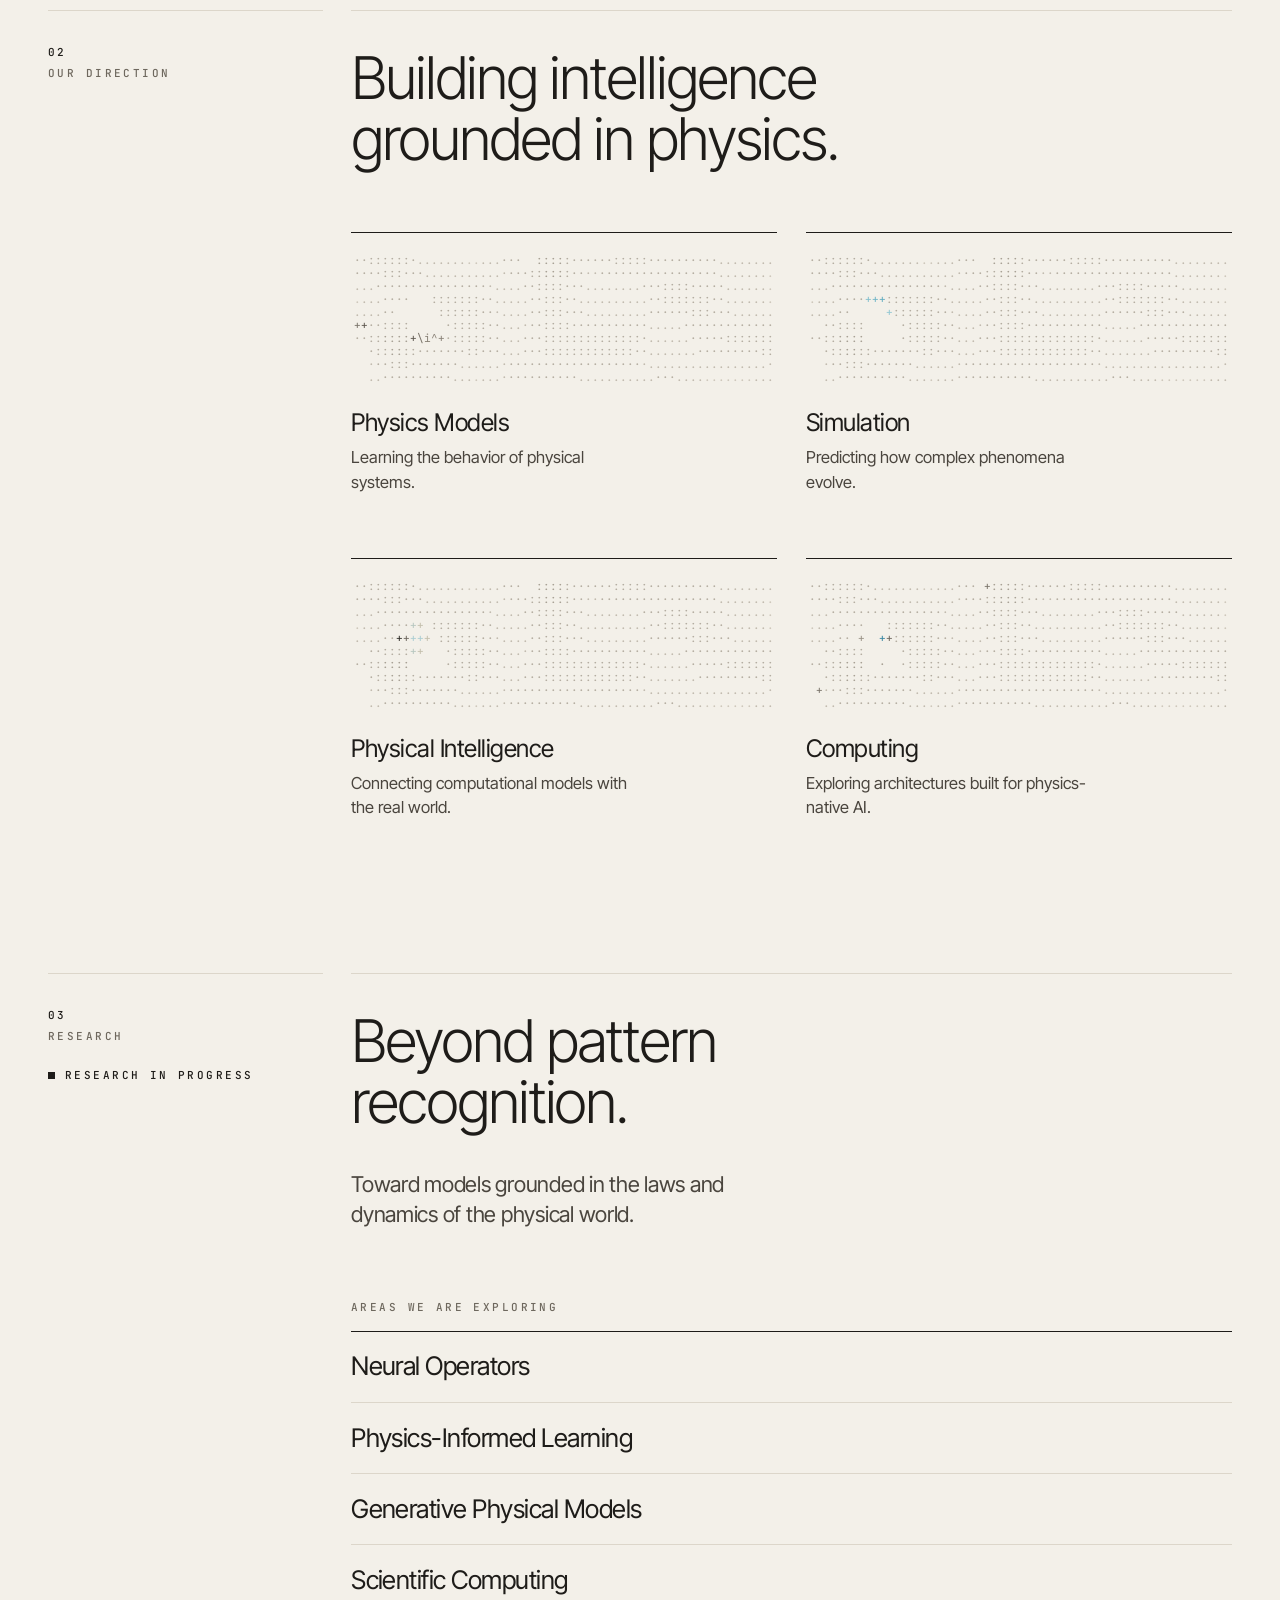
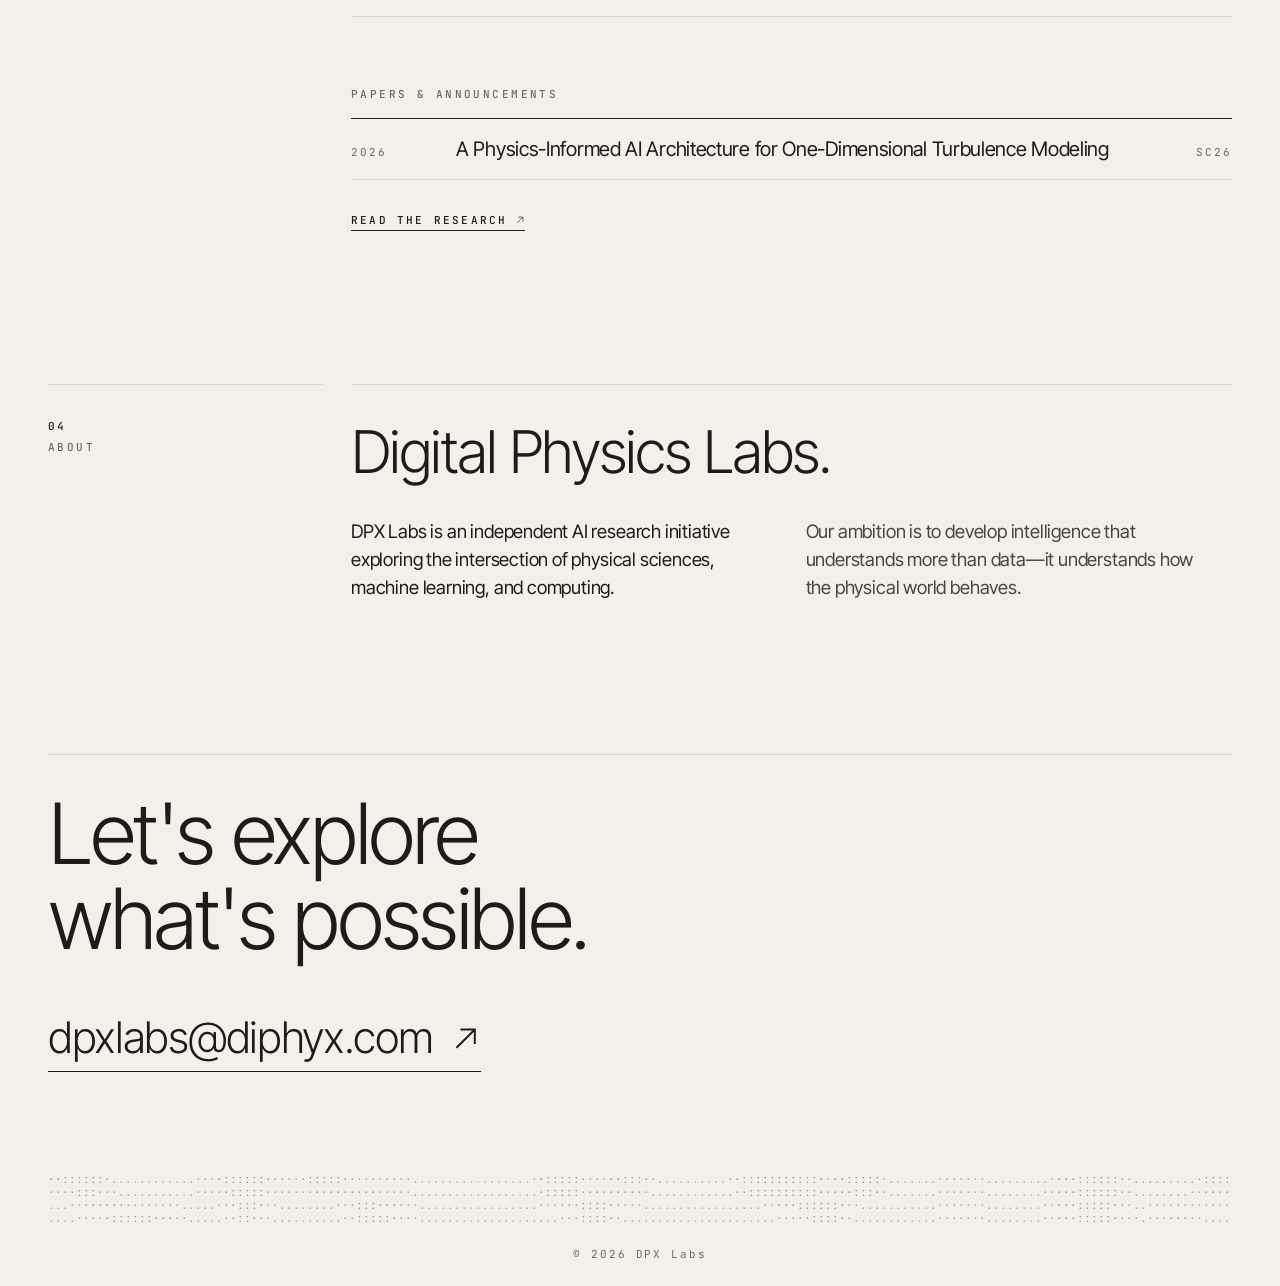
==== commit ada8a257: "Add Research page with live ODT figure and architecture diagram - research.html: intro, One-Dimensio" ====
--- a/index.html
+++ b/index.html
@@ -21,8 +21,7 @@
       <span>DPX LABS</span>
     </a>
     <nav class="site-nav" aria-label="Primary">
-      <a href="#research">RESEARCH</a>
-      <a href="#about">ABOUT</a>
+      <a href="research.html">RESEARCH</a>
       <a href="#contact">CONTACT</a>
     </nav>
   </header>
@@ -104,16 +103,15 @@
 
         <div class="pubs" aria-labelledby="pubs-h">
           <h3 class="minor" id="pubs-h">Papers &amp; announcements</h3>
-          <p class="empty">Nothing published yet. Papers and model announcements will be listed here when they are released.</p>
-          <!-- When the first paper is out, remove .empty above and add entries:
+          <!-- TODO: confirm the SC26 status and keep it in sync with research.html#publications. -->
           <ol class="pub-list">
             <li>
-              <time datetime="YYYY-MM">Mon YYYY</time>
-              <a href="URL">Paper title</a>
-              <span class="pub-kind">Paper</span>
+              <time datetime="2026">2026</time>
+              <a href="research.html#publications">A Physics-Informed AI Architecture for One-Dimensional Turbulence Modeling</a>
+              <span class="pub-kind">SC26</span>
             </li>
           </ol>
-          -->
+          <p class="teaser-more"><a class="more-link" href="research.html">Read the research<svg viewBox="0 0 24 24" aria-hidden="true"><path d="M5 19 19 5M8 5h11v11" fill="none" stroke="currentColor" stroke-width="1.5"/></svg></a></p>
         </div>
       </div>
     </section>
--- a/styles.css
+++ b/styles.css
@@ -12,6 +12,10 @@
   --section: clamp(112px, 17vh, 208px);
   --header-h: 66px;
   --ease: cubic-bezier(0.16, 1, 0.3, 1);
+  --block: clamp(48px, 7vh, 80px);
+  --index-h: 46px;
+  --odt-field-h: clamp(180px, 20vw, 280px);
+  --odt-strip-h: 132px;
 }
 
 * { box-sizing: border-box; }
@@ -421,6 +425,292 @@
   color: var(--muted);
 }
 
+
+/* ========================================================= research page */
+
+html:has(.page-index) { scroll-padding-top: calc(var(--header-h) + var(--index-h)); }
+
+.sr {
+  position: absolute; width: 1px; height: 1px; overflow: hidden;
+  clip: rect(0 0 0 0); white-space: nowrap;
+}
+
+/* ------------------------------------------------------------ intro */
+
+.spread--intro { padding-top: clamp(64px, 11vh, 132px); }
+.spread--intro .lede { max-width: 38ch; }
+.spread--intro .lede .turn { color: var(--muted); }
+.spread--intro .prose { margin-top: var(--block); }
+.facts {
+  margin: var(--block) 0 0;
+  padding-top: 18px;
+  border-top: 1px solid var(--rule);
+  font: 500 11px/1.8 var(--mono);
+  letter-spacing: 0.18em;
+  text-transform: uppercase;
+  color: var(--muted);
+}
+
+/* ------------------------------------------------------- page index */
+
+.page-index {
+  position: sticky;
+  top: var(--header-h);
+  z-index: 9;
+  margin-top: calc(var(--section) * 0.6);
+  background: var(--bg);
+  border-top: 1px solid var(--rule);
+  border-bottom: 1px solid var(--rule);
+}
+.page-index__row {
+  display: flex;
+  gap: clamp(18px, 3.4vw, 48px);
+  max-width: var(--page);
+  height: var(--index-h);
+  margin: 0 auto;
+  padding: 0 var(--gutter);
+  align-items: center;
+  overflow-x: auto;
+  scrollbar-width: none;
+}
+.page-index__row::-webkit-scrollbar { display: none; }
+.page-index a {
+  position: relative;
+  flex: none;
+  padding: 10px 2px 12px;
+  font: 500 11px/1 var(--mono);
+  letter-spacing: 0.22em;
+  text-transform: uppercase;
+  white-space: nowrap;
+  text-decoration: none;
+  color: var(--muted);
+  transition: color 0.3s ease;
+}
+.page-index a .n { margin-right: 10px; }
+.page-index a:hover,
+.page-index a[aria-current] { color: var(--ink); }
+.page-index a[aria-current] .bar { background: var(--rule); }
+
+.page-index + .spread .rail,
+.page-index + .spread .col { border-top: 1px solid var(--rule); padding-top: clamp(28px, 4vh, 44px); }
+.page-index + .spread { padding-top: calc(var(--section) * 0.7); }
+
+/* --------------------------------------------------------- more link */
+
+.more-link {
+  display: inline-flex;
+  align-items: center;
+  gap: 8px;
+  padding-bottom: 5px;
+  font: 500 11px/1 var(--mono);
+  letter-spacing: 0.2em;
+  text-transform: uppercase;
+  text-decoration: none;
+  color: var(--ink);
+  white-space: nowrap;
+  background: linear-gradient(var(--ink), var(--ink)) left bottom / 100% 1px no-repeat;
+  transition: background-size 0.6s var(--ease);
+}
+.more-link svg { width: 10px; height: 10px; flex: none; transition: transform 0.6s var(--ease); }
+.more-link--down svg { transform: rotate(135deg); }
+.more-link:hover { background-size: 0% 1px; background-position: right bottom; }
+.more-link:hover svg { transform: translate(2px, -2px); }
+.more-link--down:hover svg { transform: rotate(135deg) translate(2px, -2px); }
+.teaser-more { margin: 28px 0 0; }
+
+/* ------------------------------------------------------------ ODT */
+
+.prose strong, .arch-notes strong { font-weight: 500; color: var(--ink); }
+#odt .prose { margin-top: var(--block); }
+#odt .prose p:first-child { color: var(--ink-2); }
+
+.note {
+  margin: 36px 0 0;
+  max-width: 62ch;
+  font-size: 15px;
+  line-height: 1.6;
+  color: var(--muted);
+}
+.note .more-link { margin-left: 10px; }
+
+.field-figure {
+  grid-column: 1 / -1;
+  display: grid;
+  grid-template-columns: subgrid;
+  margin: var(--block) 0 0;
+}
+.ff-labels { grid-column: 1 / 4; position: relative; }
+.ff-l {
+  position: absolute;
+  left: 0;
+  top: var(--odt-top, 0px);
+  font: 500 11px/1.3 var(--mono);
+  letter-spacing: 0.2em;
+  text-transform: uppercase;
+  color: var(--muted);
+}
+.ff-l--line { top: var(--odt-line, 45%); transform: translateY(-50%); color: var(--ink); }
+.ff-l--line b { font-weight: 400; margin-left: 6px; }
+.ff-l--strip { top: var(--odt-strip, 70%); color: var(--ink); }
+.ff-l small {
+  display: block;
+  margin-top: 8px;
+  font-size: 11px;
+  letter-spacing: 0.14em;
+  color: var(--muted);
+}
+.field-figure canvas {
+  grid-column: 4 / -1;
+  display: block;
+  width: 100%;
+  height: calc(var(--odt-field-h) + var(--odt-strip-h));
+}
+.field-figure figcaption {
+  grid-column: 1 / -1;
+  display: grid;
+  grid-template-columns: subgrid;
+  margin-top: 22px;
+  padding-top: 16px;
+  border-top: 1px solid var(--rule);
+}
+.field-figure .fig {
+  grid-column: 1 / 4;
+  font: 500 11px/1.6 var(--mono);
+  letter-spacing: 0.18em;
+  text-transform: uppercase;
+  color: var(--muted);
+}
+.field-figure .cap {
+  grid-column: 4 / -1;
+  max-width: 64ch;
+  font-size: 15px;
+  line-height: 1.45;
+  color: var(--ink-2);
+}
+
+/* ---------------------------------------------------------- areas */
+
+.areas {
+  list-style: none;
+  margin: var(--block) 0 0;
+  padding: 0;
+  border-top: 1px solid var(--ink);
+}
+.areas li {
+  display: grid;
+  grid-template-columns: 5fr 4fr;
+  gap: var(--gap);
+  align-items: baseline;
+  padding: clamp(20px, 3vh, 30px) 0;
+  border-bottom: 1px solid var(--rule);
+}
+.areas h3 {
+  margin: 0;
+  font-weight: 400;
+  font-size: clamp(22px, 1.9vw, 27px);
+  line-height: 1.15;
+  letter-spacing: -0.02em;
+}
+.areas p { margin: 0; max-width: 40ch; font-size: 16.5px; line-height: 1.5; color: var(--ink-2); }
+
+/* ------------------------------------------------------ how we build */
+
+.arch { position: relative; margin-top: var(--block); }
+.arch-conduit { position: absolute; inset: 0; width: 100%; height: 100%; display: block; z-index: 0; }
+.arch-stages {
+  position: relative;
+  z-index: 1;
+  list-style: none;
+  margin: 0;
+  padding: 0;
+  display: grid;
+  grid-template-columns: repeat(5, minmax(0, 1fr));
+  gap: var(--gap);
+}
+.arch-stage { display: flex; flex-direction: column; min-width: 0; }
+.arch-name {
+  font: 500 11px/1.3 var(--mono);
+  letter-spacing: 0.2em;
+  text-transform: uppercase;
+  color: var(--ink);
+}
+.mk {
+  font: 400 11px/1 var(--mono);
+  letter-spacing: 0.08em;
+  color: var(--muted);
+}
+.arch-wire { display: block; height: 32px; }
+.arch-desc { max-width: 18ch; font-size: 15px; line-height: 1.4; color: var(--ink-2); }
+.arch-fallback { display: none; }
+.arch-loop { height: 34px; }
+.arch-loop-labels {
+  position: relative;
+  z-index: 1;
+  display: grid;
+  grid-template-columns: repeat(5, minmax(0, 1fr));
+  gap: var(--gap);
+  font: 500 11px/1.3 var(--mono);
+  letter-spacing: 0.2em;
+  text-transform: uppercase;
+  color: var(--muted);
+}
+.arch-loop-labels .l-data { grid-column: 3; }
+.arch-loop-labels .l-solver { grid-column: 4; }
+
+.arch-notes {
+  list-style: none;
+  margin: var(--block) 0 0;
+  padding: 0;
+  display: grid;
+  grid-template-columns: repeat(3, minmax(0, 1fr));
+  gap: var(--gap);
+}
+.arch-notes li { border-top: 1px solid var(--ink); padding-top: 16px; }
+.arch-notes p { margin: 12px 0 0; max-width: 32ch; font-size: 15.5px; line-height: 1.5; color: var(--ink-2); }
+
+.oss { margin-top: var(--block); padding-top: 18px; border-top: 1px solid var(--rule); }
+.oss p { margin: 0; font-size: 16.5px; line-height: 1.5; color: var(--ink-2); }
+.oss .oss-names {
+  margin-top: 12px;
+  font: 500 11px/1.9 var(--mono);
+  letter-spacing: 0.18em;
+  text-transform: uppercase;
+  color: var(--muted);
+}
+
+/* ------------------------------------------------------- principles */
+
+.principles { margin: var(--block) 0 0; border-top: 1px solid var(--ink); }
+.principles div {
+  display: grid;
+  grid-template-columns: 5fr 4fr;
+  gap: var(--gap);
+  align-items: baseline;
+  padding: 16px 0;
+  border-bottom: 1px solid var(--rule);
+}
+.principles dt { font-weight: 500; font-size: clamp(18px, 1.5vw, 20px); line-height: 1.3; letter-spacing: -0.01em; }
+.principles dt::before { content: "— "; font: 400 0.8em/1 var(--mono); color: var(--muted); }
+.principles dd { margin: 0; max-width: 40ch; font-size: 16px; line-height: 1.5; color: var(--ink-2); }
+
+/* ---------------------------------------------------- publications */
+
+#publications .minor { margin-top: var(--block); }
+.pub-body { display: flex; flex-direction: column; gap: 6px; min-width: 0; }
+.pub-title { font-size: 18px; line-height: 1.3; letter-spacing: -0.012em; text-wrap: pretty; }
+.pub-title a { text-decoration: none; }
+.pub-title a svg { width: 0.55em; height: 0.55em; margin-left: 0.3em; color: var(--muted); transition: color 0.3s ease; }
+.pub-title a:hover { text-decoration: underline; }
+.pub-title a:hover svg { color: var(--ink); }
+.pub-meta { font-size: 15px; line-height: 1.4; color: var(--ink-2); }
+.pub-meta b { font-weight: 500; color: var(--ink); }
+.pub-list--lead .pub-title {
+  font-size: clamp(22px, 1.9vw, 27px);
+  line-height: 1.15;
+  letter-spacing: -0.02em;
+}
+.pub-list--lead li { padding: 22px 0; }
+
 /* ------------------------------------------------------------ responsive */
 
 @media (max-width: 900px) {
@@ -432,11 +722,48 @@
   .spread + .spread .rail { padding-top: 22px; }
   .spread--contact .col { border-top: 1px solid var(--rule); padding-top: 28px; }
   .spread--vision .lede { margin-left: 0; }
+  .page-index + .spread .col { border-top: 0; padding-top: 0; }
+  .page-index + .spread .rail { padding-top: 22px; }
+  .spread--intro .rail .label { display: inline; margin-right: auto; }
+  .spread--intro .rail .status { order: 0; margin: 0; }
+  .ff-labels {
+    grid-column: 1 / -1;
+    display: flex;
+    flex-wrap: wrap;
+    gap: 8px 28px;
+    margin-bottom: 14px;
+  }
+  .ff-l, .ff-l--line, .ff-l--strip { position: static; transform: none; }
+  .ff-l small { display: inline; margin: 0 0 0 10px; }
+  .field-figure canvas { grid-column: 1 / -1; }
+  .field-figure figcaption { display: block; }
+  .field-figure .fig { display: block; margin-bottom: 8px; }
 }
 
 @media (max-width: 640px) {
   .matrix { height: clamp(260px, 42svh, 400px); }
   .directions, .prose { grid-template-columns: 1fr; }
+  :root { --odt-field-h: clamp(140px, 40vw, 180px); }
+  .areas li, .principles div { grid-template-columns: 1fr; gap: 8px; }
+  .arch-stages { display: block; padding-left: 60px; }
+  .arch-stage { padding-bottom: 26px; }
+  .arch-wire, .arch-loop, .arch-loop-labels { display: none; }
+  .arch-name { margin-bottom: 6px; }
+  .arch-desc { max-width: none; }
+  .arch-conduit { right: auto; width: 52px; }
+  .arch-fallback {
+    display: block;
+    margin-top: 10px;
+    font-size: 14px;
+    line-height: 1.5;
+    color: var(--muted);
+  }
+  .arch-notes { grid-template-columns: 1fr; }
+  .pub-list li { grid-template-columns: auto 1fr; gap: 10px 16px; }
+  .pub-list li .pub-body { grid-column: 1 / -1; grid-row: 2; }
+  .pub-list li .pub-kind { justify-self: end; }
+  .note .more-link { margin: 12px 0 0; }
+  .ff-l small { display: none; }
   .site-nav { gap: 16px; }
   .site-nav a { letter-spacing: 0.12em; }
   .brand { font-size: 12px; letter-spacing: 0.2em; gap: 10px; }
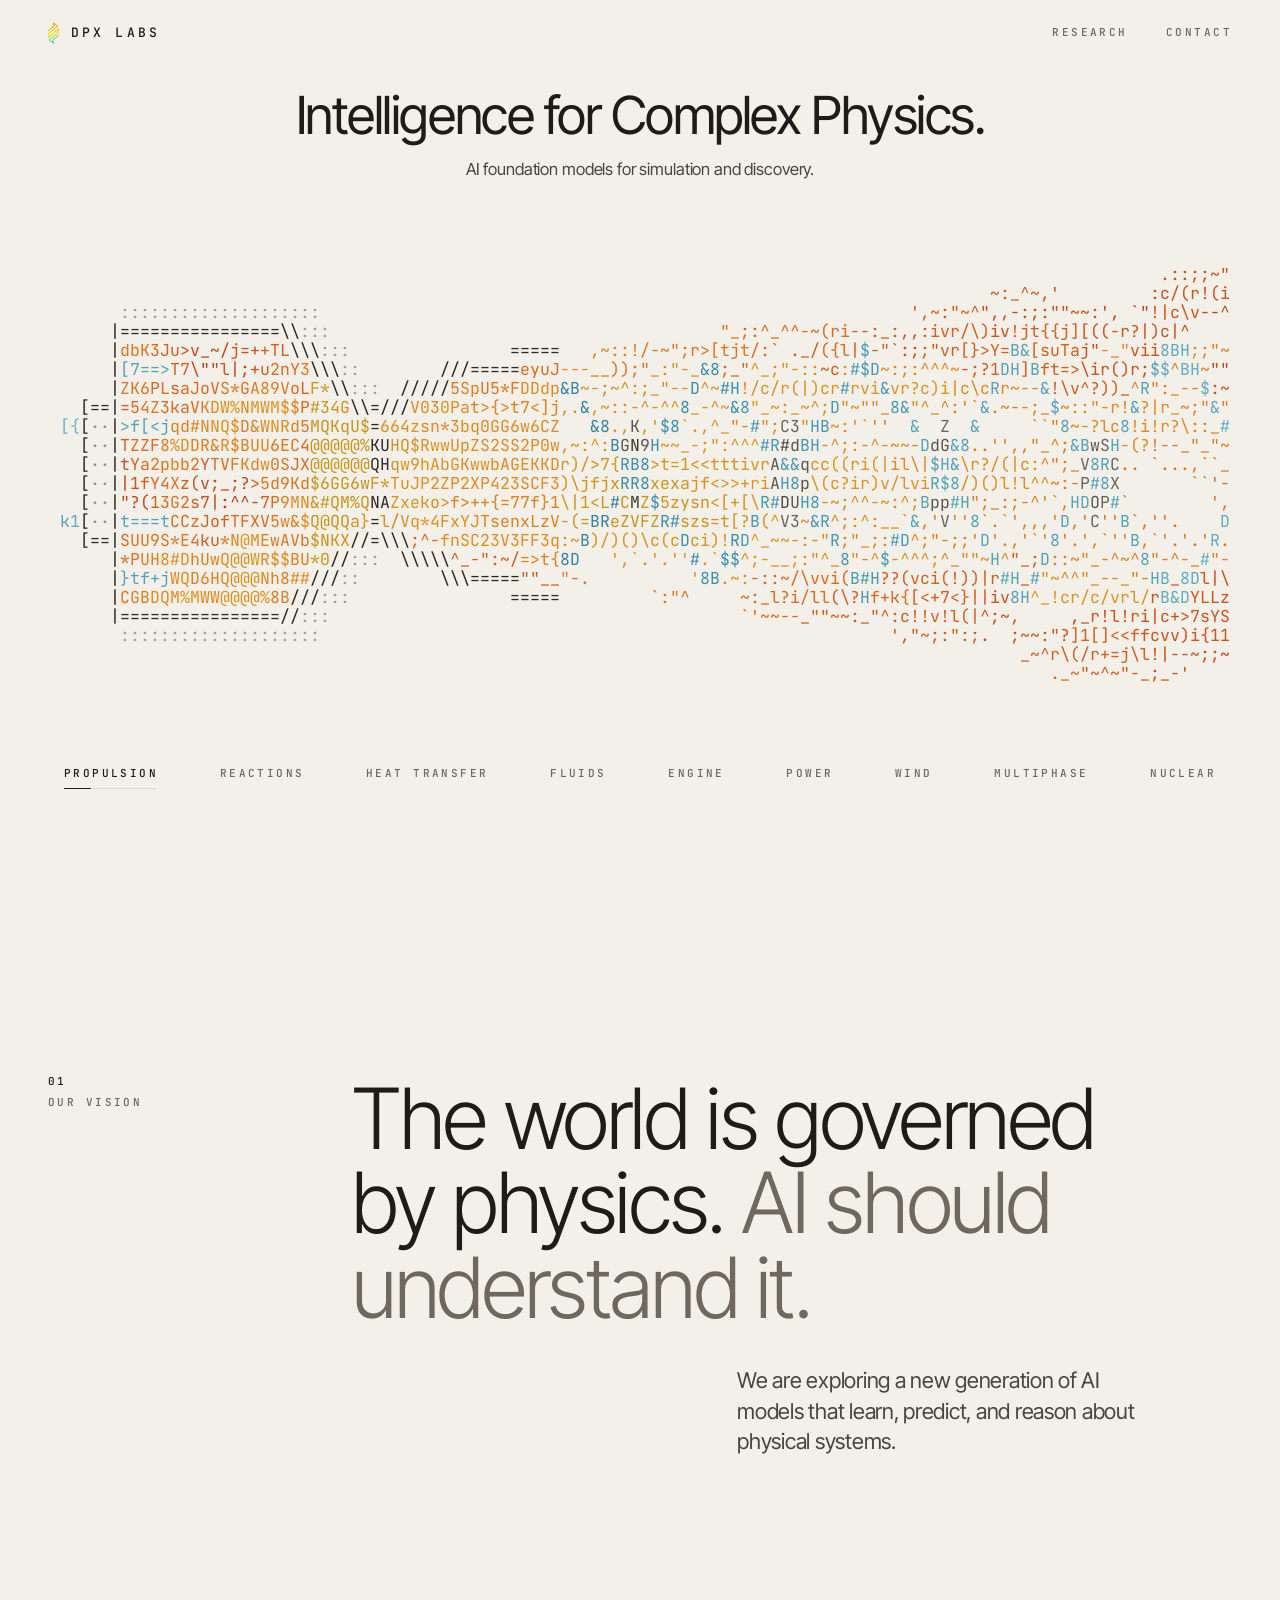
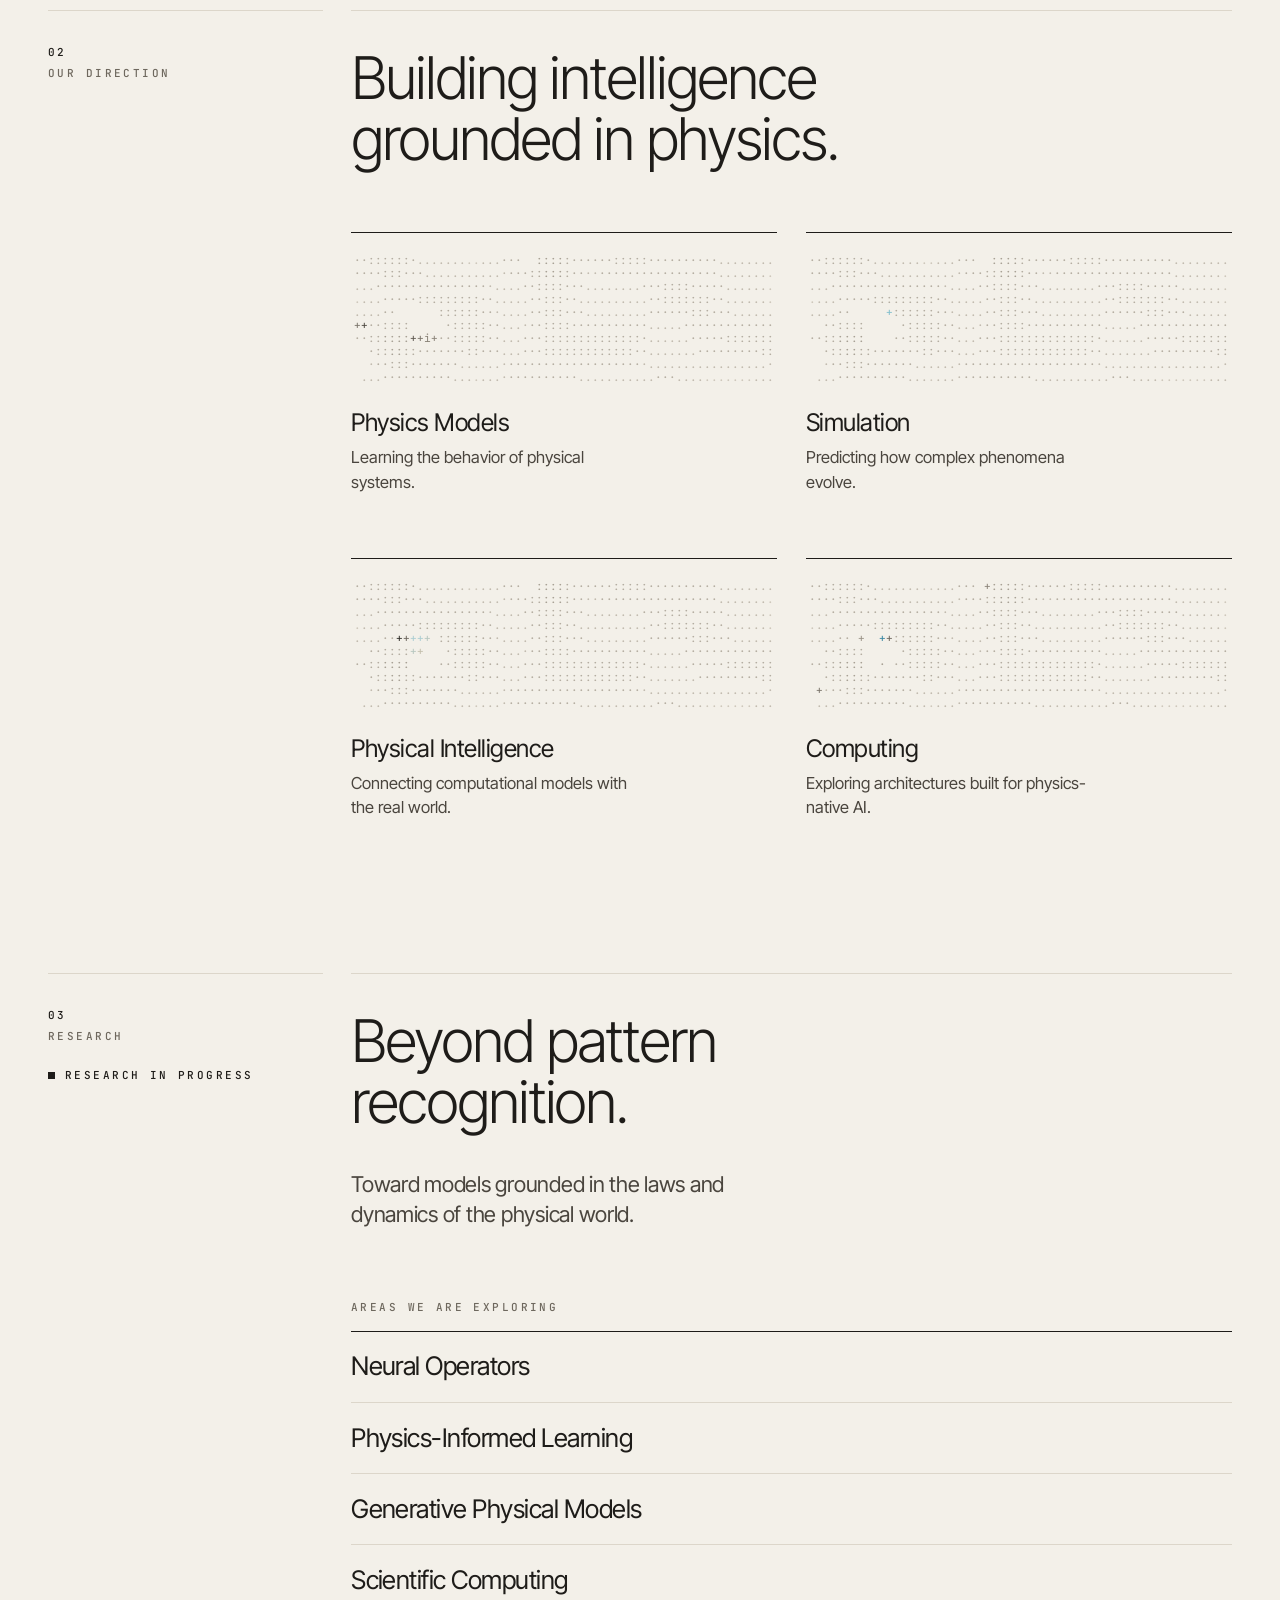
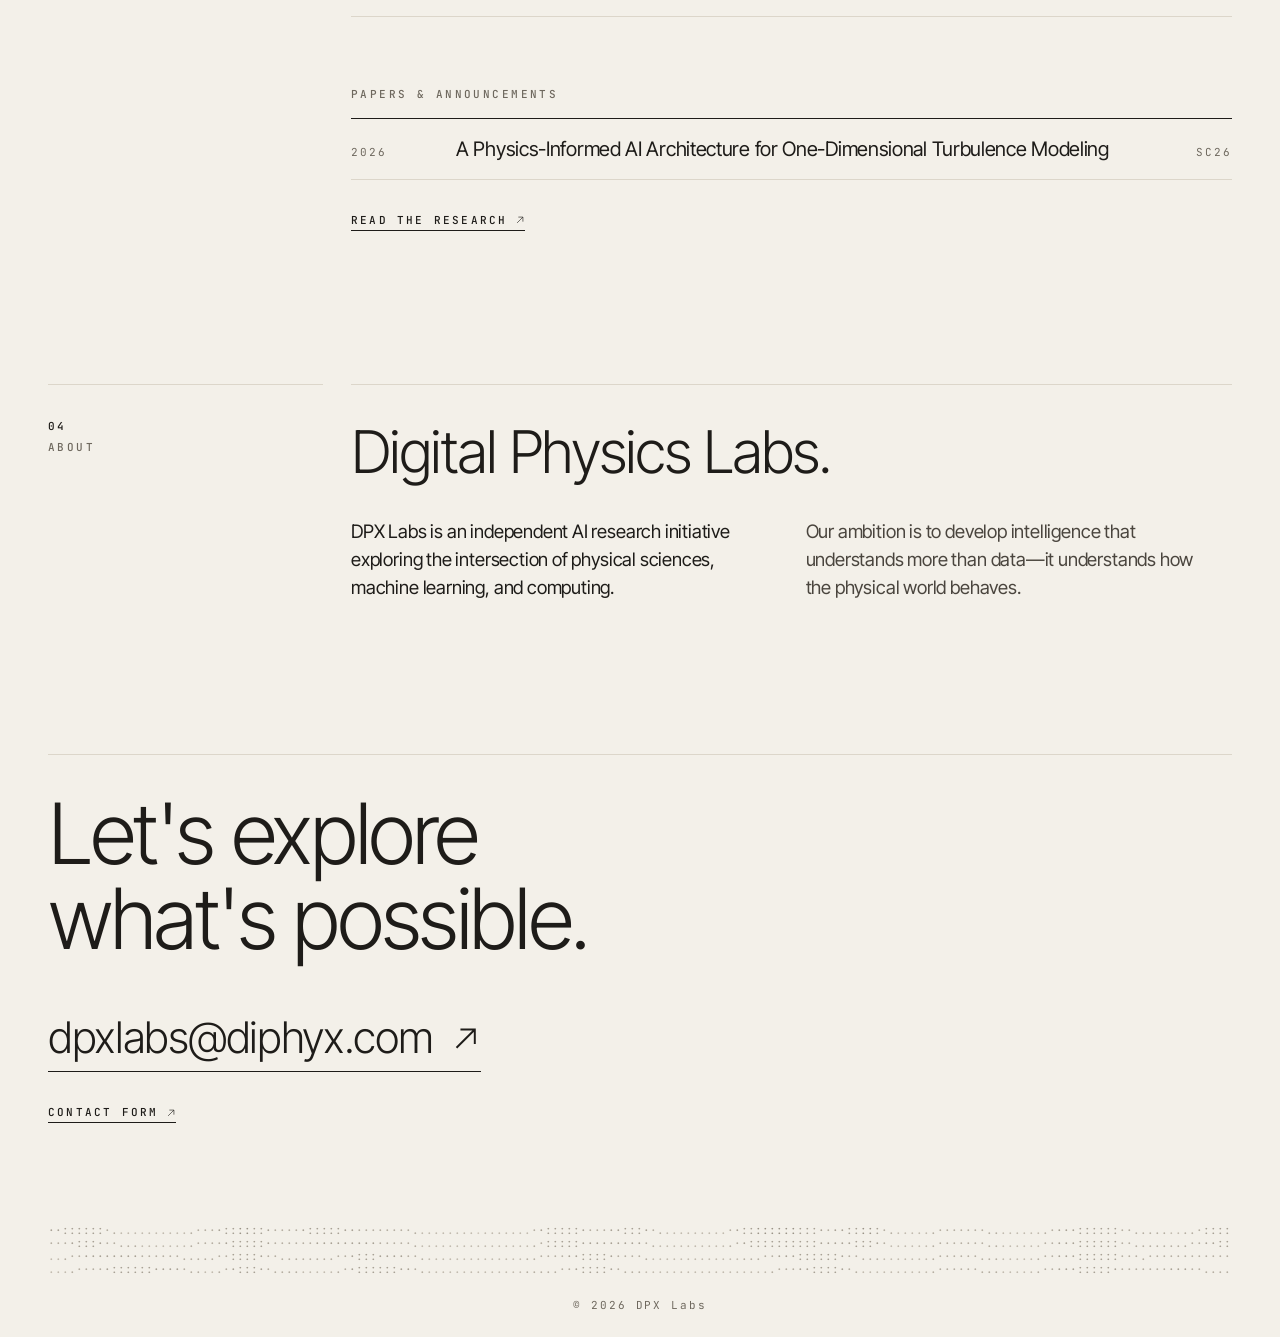
==== commit 4a2520b9: "Add Contact page with FormSubmit form New contact.html: reason-for-writing choices, name, email and " ====
--- a/index.html
+++ b/index.html
@@ -22,7 +22,7 @@
     </a>
     <nav class="site-nav" aria-label="Primary">
       <a href="research.html">RESEARCH</a>
-      <a href="#contact">CONTACT</a>
+      <a href="contact.html">CONTACT</a>
     </nav>
   </header>
 
@@ -135,6 +135,7 @@
           <span>dpxlabs@diphyx.com</span>
           <svg viewBox="0 0 24 24" width="24" height="24" aria-hidden="true"><path d="M5 19 19 5M8 5h11v11" fill="none" stroke="currentColor" stroke-width="1.5"/></svg>
         </a>
+        <p class="teaser-more"><a class="more-link" href="contact.html">Contact form<svg viewBox="0 0 24 24" aria-hidden="true"><path d="M5 19 19 5M8 5h11v11" fill="none" stroke="currentColor" stroke-width="1.5"/></svg></a></p>
       </div>
     </section>
 
--- a/styles.css
+++ b/styles.css
@@ -710,6 +710,133 @@
   letter-spacing: -0.02em;
 }
 .pub-list--lead li { padding: 22px 0; }
+
+/* ========================================================== contact page */
+
+/* Small links in the closing strips: a 44px target without moving the underline. */
+.teaser-more .more-link { position: relative; }
+.teaser-more .more-link::after { content: ""; position: absolute; inset: -14px -8px; }
+
+.form-wrap { margin-top: var(--block); }
+.form .hp { display: none; }
+
+.form-head { display: flex; justify-content: space-between; align-items: baseline; gap: 10px var(--gap); flex-wrap: wrap; }
+
+/* Reason for writing: a radio group set as rows. The row is the label. */
+.choices { margin-top: 14px; border-top: 1px solid var(--ink); }
+.choice {
+  position: relative;
+  display: grid;
+  grid-template-columns: 5fr 4fr;
+  gap: var(--gap);
+  align-items: baseline;
+  padding: clamp(20px, 3vh, 30px) 0;
+  border-bottom: 1px solid var(--rule);
+  cursor: pointer;
+}
+.choice input { position: absolute; inset: 0; width: 100%; height: 100%; margin: 0; opacity: 0; cursor: pointer; }
+.choice-name {
+  display: flex;
+  align-items: baseline;
+  gap: 14px;
+  font-size: clamp(22px, 1.9vw, 27px);
+  line-height: 1.15;
+  letter-spacing: -0.02em;
+}
+.choice-name::before {
+  content: "";
+  flex: none;
+  position: relative;
+  top: -0.2em;
+  width: 7px;
+  height: 7px;
+  box-shadow: inset 0 0 0 1px var(--ink);
+  transition: background-color 0.3s var(--ease);
+}
+@media (hover: hover) {
+  .choice:hover .choice-name::before { background: var(--muted); }
+}
+.choice input:checked + .choice-name::before { background: var(--ink); }
+.choice:has(input:focus-visible) { outline: 1px solid var(--ink); outline-offset: 4px; }
+.choice-desc { max-width: 40ch; font-size: 16.5px; line-height: 1.5; color: var(--ink-2); }
+
+/* Fields: no box, one ink rule as the writing line. */
+.field-row { display: grid; grid-template-columns: 5fr 4fr; gap: var(--gap); margin-top: var(--block); }
+.field { min-width: 0; }
+.field--message { margin-top: var(--block); }
+.field label { display: block; }
+.field input,
+.field textarea {
+  display: block;
+  width: 100%;
+  margin: 14px 0 0;
+  padding: 0 0 12px;
+  border: 0;
+  border-bottom: 1px solid var(--ink);
+  border-radius: 0;
+  background: transparent;
+  color: var(--ink);
+  font: 400 clamp(22px, 1.9vw, 27px)/1.3 var(--sans);
+  letter-spacing: -0.02em;
+  -webkit-appearance: none;
+  appearance: none;
+}
+.field input { min-height: 44px; }
+.field textarea {
+  min-height: 9em;
+  font-size: clamp(18px, 1.45vw, 21px);
+  line-height: 1.5;
+  letter-spacing: -0.01em;
+  resize: vertical;
+}
+.field input:-webkit-autofill {
+  -webkit-text-fill-color: var(--ink);
+  box-shadow: 0 0 0 100px var(--bg) inset;
+}
+.field-hint { margin: 8px 0 0; max-width: 62ch; font-size: 15px; line-height: 1.6; color: var(--muted); }
+
+.field-error,
+.form-status { margin: 10px 0 0; max-width: 62ch; font-size: 15px; line-height: 1.4; color: var(--ink); }
+.field-error::before,
+.form-status::before { content: "↳ "; font: 400 0.9em/1 var(--mono); }
+.field-error:empty,
+.form-status:empty { display: none; }
+.form-status { margin-top: var(--block); }
+
+.send-row { display: grid; grid-template-columns: 5fr 4fr; gap: var(--gap); align-items: end; margin-top: var(--block); }
+.form-status + .send-row { margin-top: 28px; }
+.send {
+  justify-self: start;
+  display: inline-flex;
+  align-items: center;
+  gap: 0.4em;
+  margin: 0;
+  padding: 8px 0 10px;
+  border: 0;
+  border-radius: 0;
+  background: linear-gradient(var(--ink), var(--ink)) left bottom / 100% 1px no-repeat;
+  color: var(--ink);
+  font: 300 clamp(26px, 3.4vw, 46px)/1.1 var(--sans);
+  letter-spacing: -0.03em;
+  cursor: pointer;
+  -webkit-appearance: none;
+  appearance: none;
+  transition: background-size 0.6s var(--ease);
+}
+.send svg { width: 0.72em; height: 0.72em; transition: transform 0.6s var(--ease); }
+.send:hover { background-size: 0% 1px; background-position: right bottom; }
+.send:hover svg { transform: translate(0.12em, -0.12em); }
+.send[aria-disabled="true"] { cursor: default; background-size: 100% 1px; background-position: left bottom; }
+.send[aria-disabled="true"] svg { transform: none; }
+.form-privacy { margin: 0; max-width: 40ch; font-size: 15px; line-height: 1.6; color: var(--muted); }
+
+/* Sent: shown by the #sent fragment (no script) or by .is-sent (script). It takes the form's place. */
+.sent { display: none; outline: 0; }
+.sent .status { margin: 0; }
+.sent:target,
+.is-sent .sent { display: block; }
+.sent:target ~ .form,
+.is-sent .form { display: none; }
 
 /* ------------------------------------------------------------ responsive */
 
@@ -745,6 +872,10 @@
   .directions, .prose { grid-template-columns: 1fr; }
   :root { --odt-field-h: clamp(140px, 40vw, 180px); }
   .areas li, .principles div { grid-template-columns: 1fr; gap: 8px; }
+  .choice { grid-template-columns: 1fr; gap: 8px; }
+  .choice-desc { padding-left: 21px; }
+  .field-row { grid-template-columns: 1fr; gap: var(--block); }
+  .send-row { grid-template-columns: 1fr; gap: 28px; }
   .arch-stages { display: block; padding-left: 60px; }
   .arch-stage { padding-bottom: 26px; }
   .arch-wire, .arch-loop, .arch-loop-labels { display: none; }
